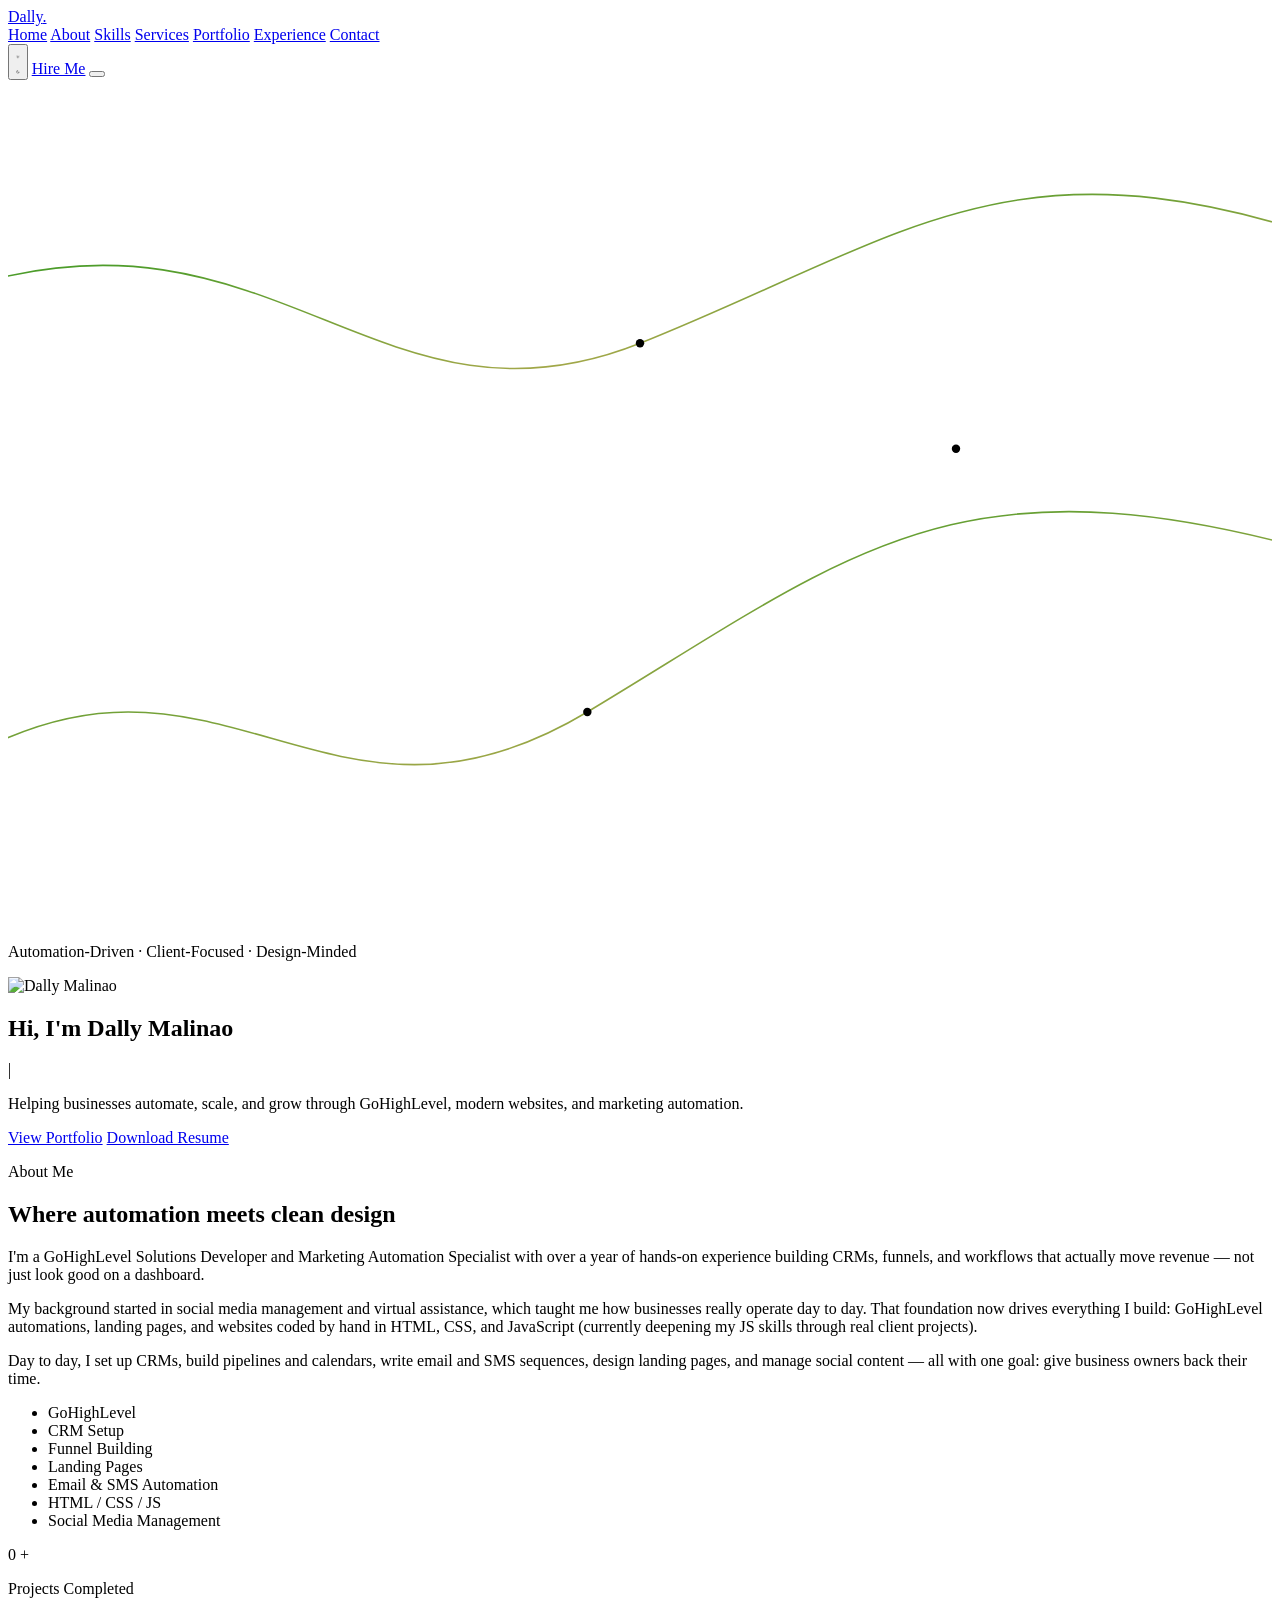
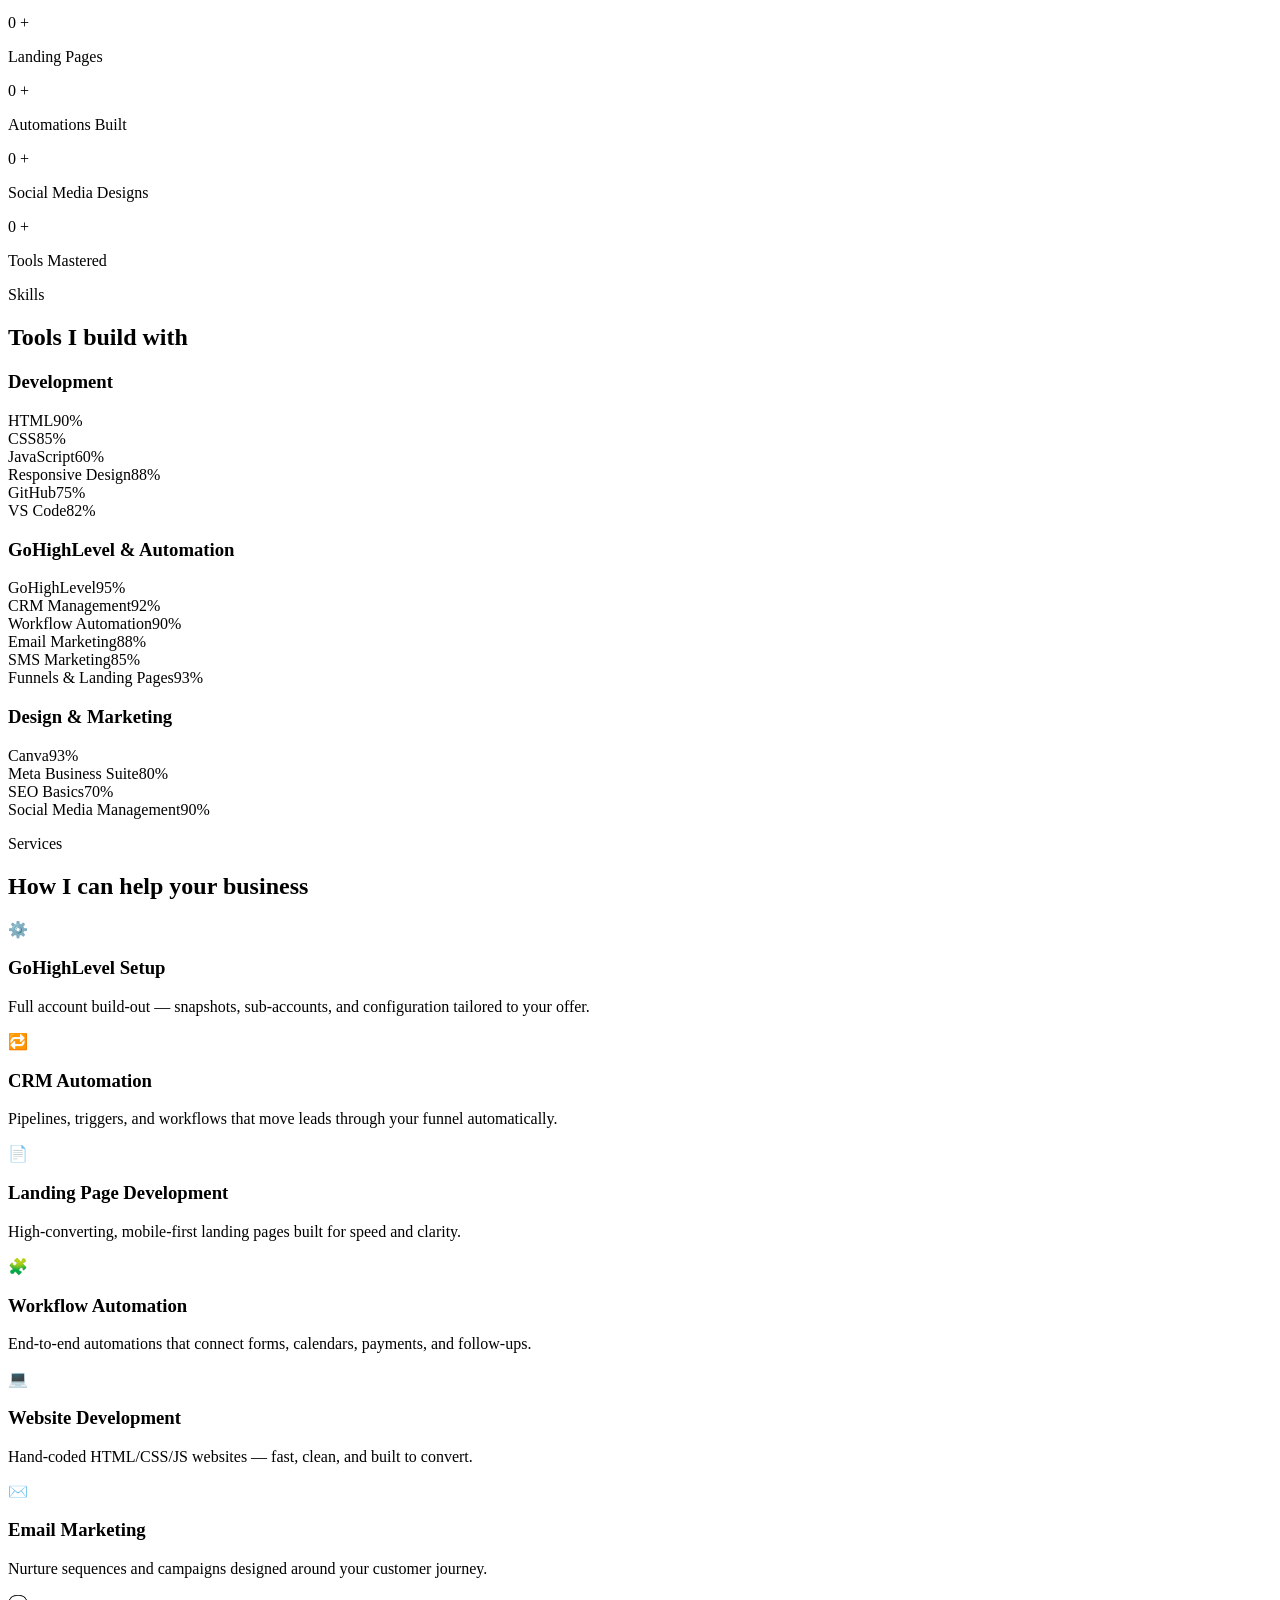
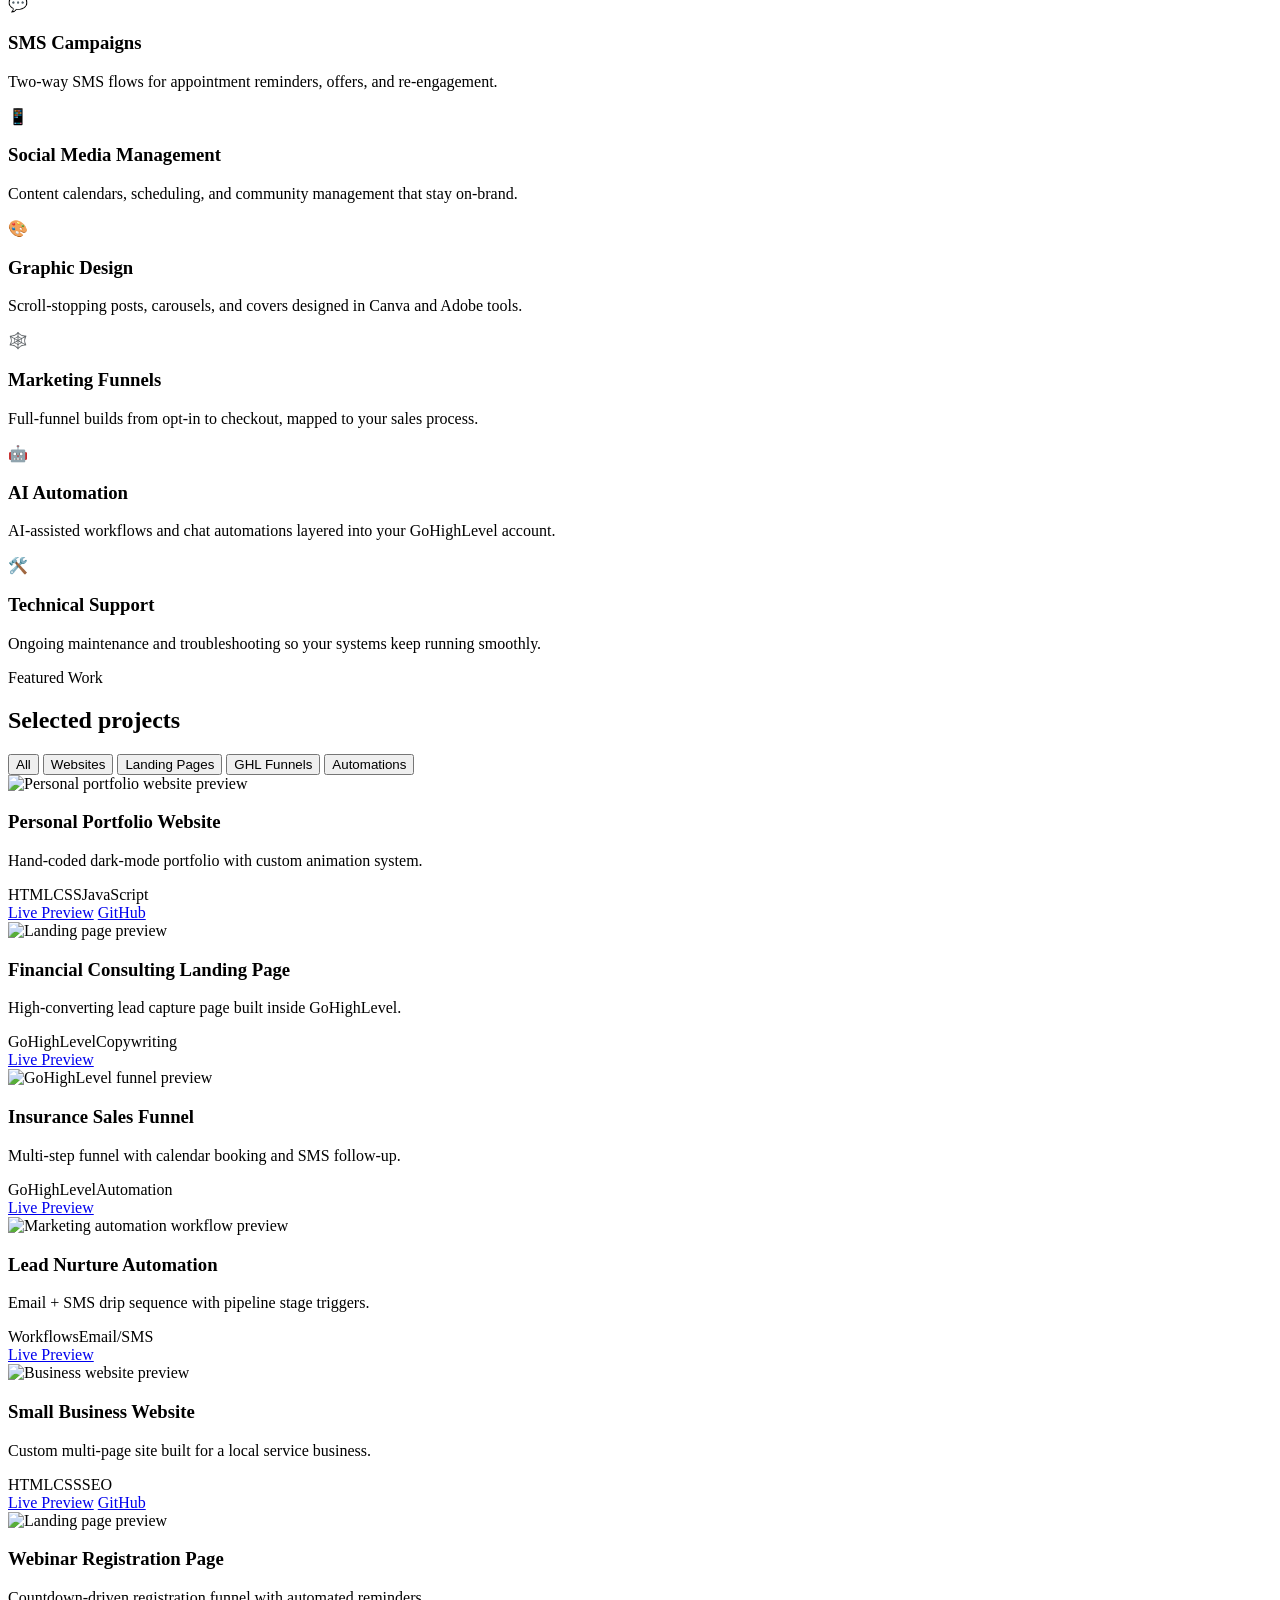
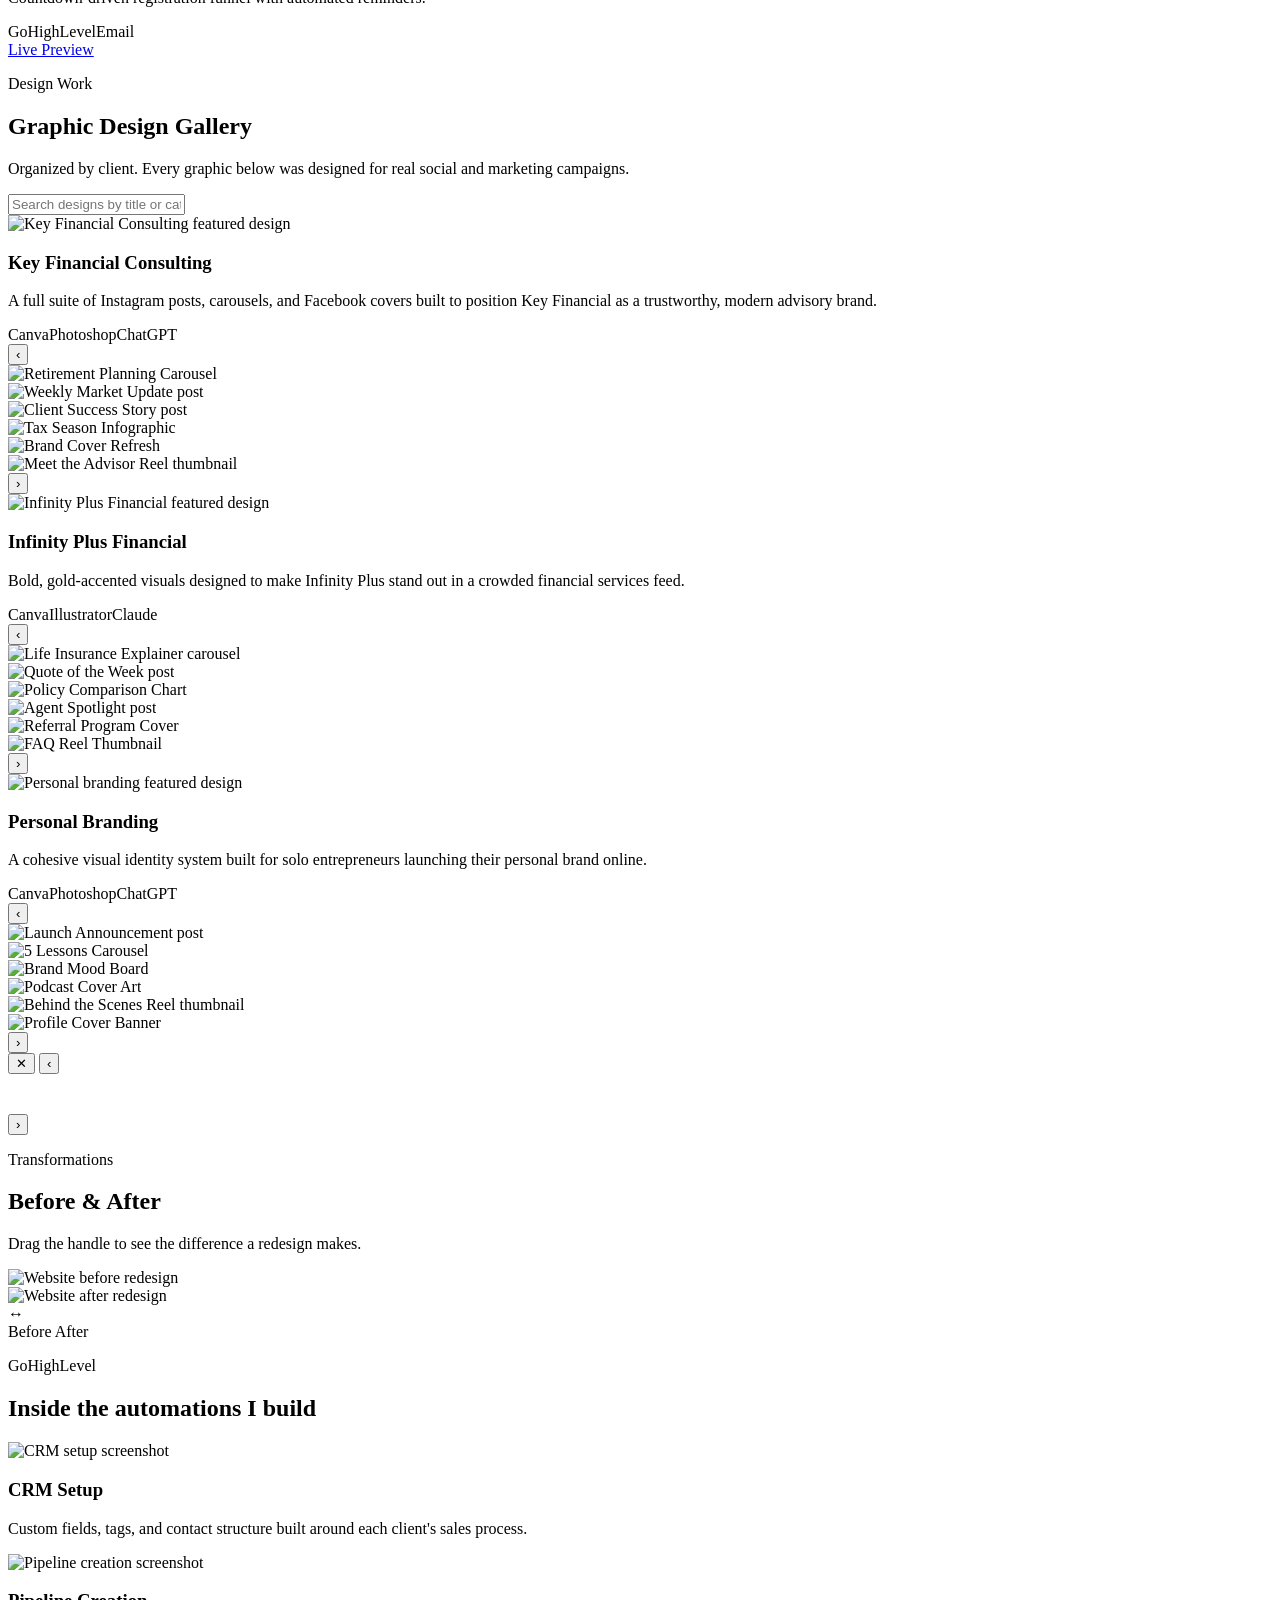
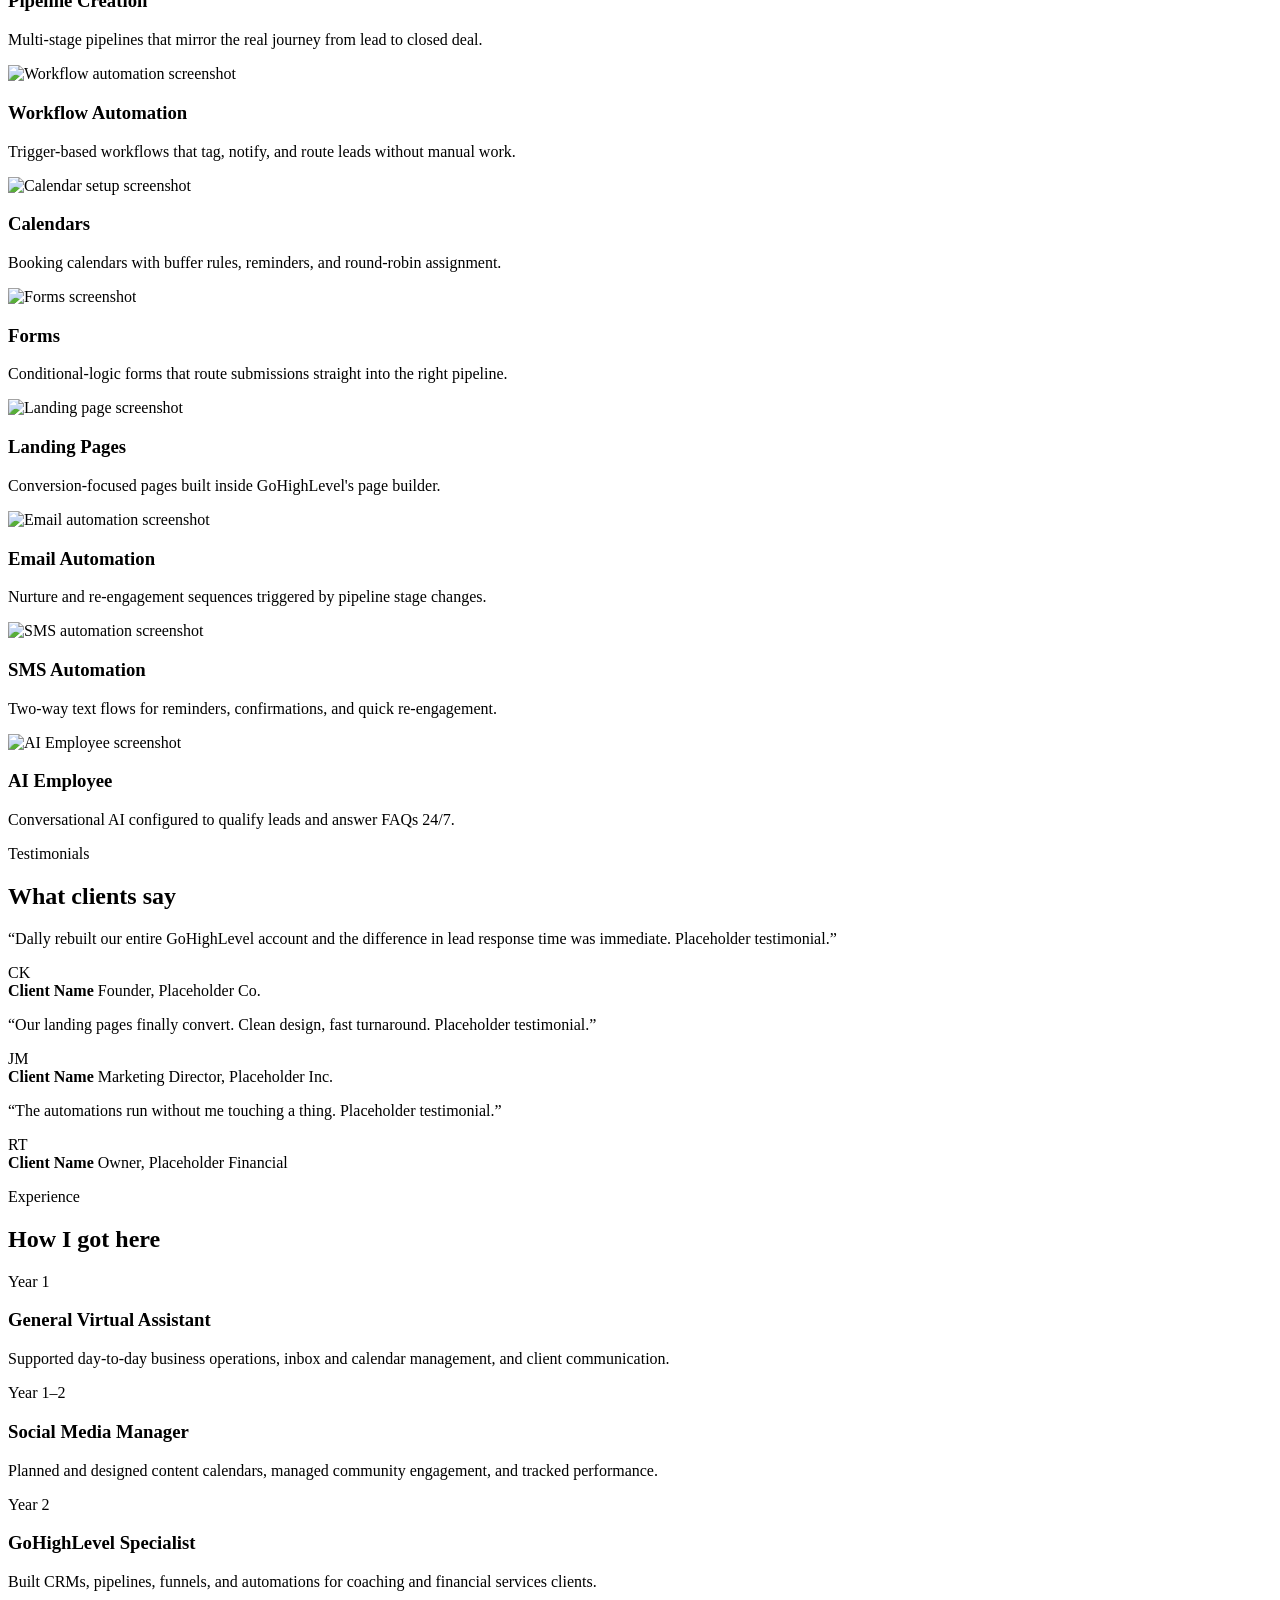
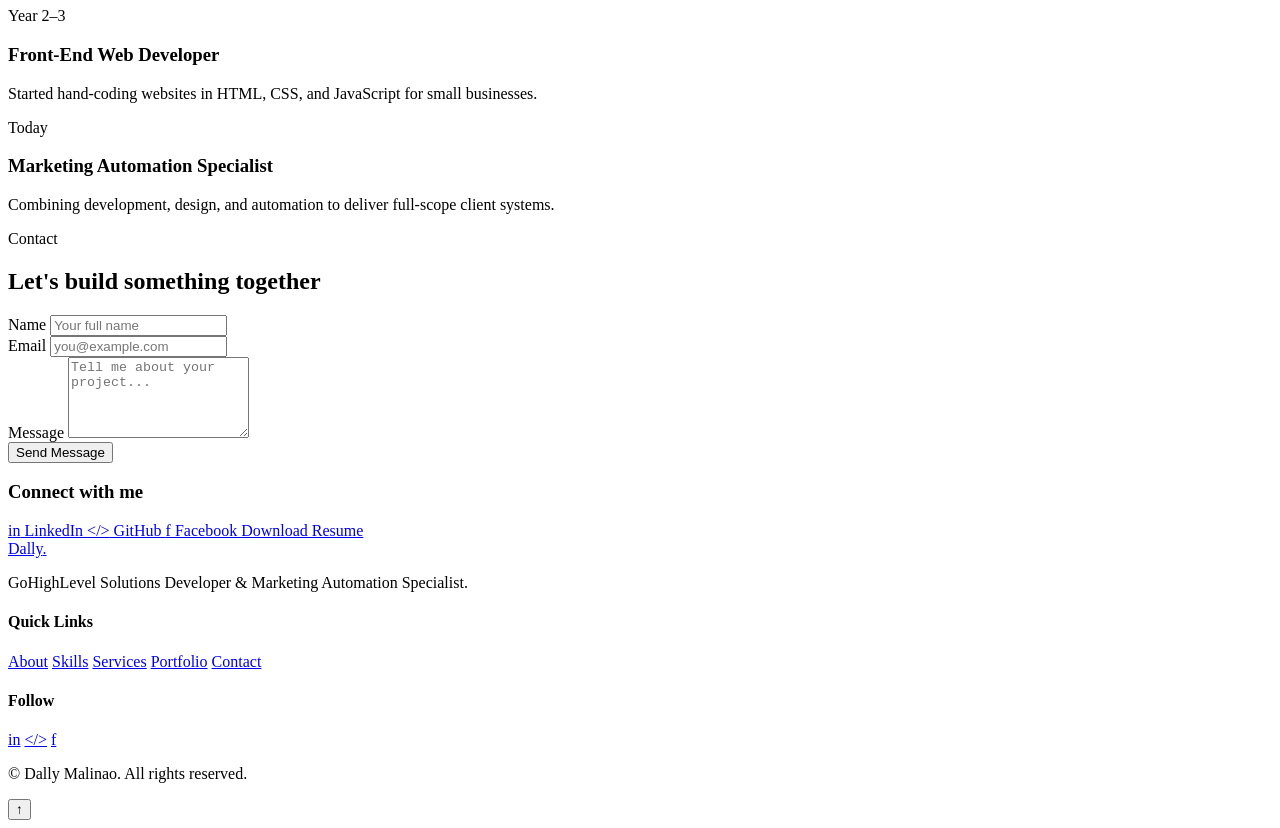
==== index.html @ b5095fb9 "Add files via upload" ====
<!DOCTYPE html>
<html lang="en">
<head>
<meta charset="UTF-8">
<meta name="viewport" content="width=device-width, initial-scale=1.0">
<title>Dally Malinao — GoHighLevel Solutions Developer &amp; Marketing Automation Specialist</title>
<meta name="description" content="Dally Malinao is a GoHighLevel Solutions Developer, Marketing Automation Specialist, and Front-End Web Developer helping businesses automate, scale, and grow.">
<meta name="theme-color" content="#121212">

<!-- Fonts -->
<link rel="preconnect" href="https://fonts.googleapis.com">
<link rel="preconnect" href="https://fonts.gstatic.com" crossorigin>
<link href="https://fonts.googleapis.com/css2?family=Poppins:wght@600;700;800&family=Inter:wght@400;500;600;700&display=swap" rel="stylesheet">

<link rel="stylesheet" href="style.css">
</head>
<body>

<!-- Scroll progress bar -->
<div class="scroll-progress" id="scrollProgress"></div>

<!-- ============ NAVBAR ============ -->
<header class="navbar" id="navbar">
  <div class="navbar__inner">
    <a href="#home" class="navbar__logo">Dally<span>.</span></a>

    <nav class="navbar__nav" id="navMenu">
      <a href="#home" class="nav-link active" data-section="home">Home</a>
      <a href="#about" class="nav-link" data-section="about">About</a>
      <a href="#skills" class="nav-link" data-section="skills">Skills</a>
      <a href="#services" class="nav-link" data-section="services">Services</a>
      <a href="#portfolio" class="nav-link" data-section="portfolio">Portfolio</a>
      <a href="#experience" class="nav-link" data-section="experience">Experience</a>
      <a href="#contact" class="nav-link" data-section="contact">Contact</a>
    </nav>

    <div class="navbar__actions">
      <button class="theme-toggle" id="themeToggle" aria-label="Toggle light and dark mode">
        <svg class="icon-sun" viewBox="0 0 24 24" fill="none" stroke="currentColor" stroke-width="2"><circle cx="12" cy="12" r="4"/><path d="M12 2v2M12 20v2M4.93 4.93l1.41 1.41M17.66 17.66l1.41 1.41M2 12h2M20 12h2M6.34 17.66l-1.41 1.41M19.07 4.93l-1.41 1.41"/></svg>
        <svg class="icon-moon" viewBox="0 0 24 24" fill="none" stroke="currentColor" stroke-width="2"><path d="M21 12.79A9 9 0 1 1 11.21 3 7 7 0 0 0 21 12.79z"/></svg>
      </button>
      <a href="#contact" class="btn btn--gold btn--sm">Hire Me</a>
      <button class="hamburger" id="hamburger" aria-label="Open menu">
        <span></span><span></span><span></span>
      </button>
    </div>
  </div>
</header>

<!-- ============ HERO ============ -->
<section class="hero" id="home">
  <div class="hero__bg" aria-hidden="true">
    <div class="blob blob--emerald"></div>
    <div class="blob blob--gold"></div>
    <svg class="hero__flow" viewBox="0 0 1200 800" aria-hidden="true">
      <defs>
        <linearGradient id="flowGrad" x1="0" y1="0" x2="1" y2="1">
          <stop offset="0%" stop-color="#1F961A"/>
          <stop offset="100%" stop-color="#D5AE5B"/>
        </linearGradient>
      </defs>
      <path class="flow-path" d="M -50 650 C 200 500, 300 750, 550 600 S 900 350, 1250 450" stroke="url(#flowGrad)" stroke-width="1.5" fill="none"/>
      <path class="flow-path flow-path--2" d="M -50 200 C 250 100, 350 350, 600 250 S 950 50, 1250 150" stroke="url(#flowGrad)" stroke-width="1.5" fill="none"/>
      <circle class="flow-node" cx="550" cy="600" r="4"/>
      <circle class="flow-node flow-node--d1" cx="900" cy="350" r="4"/>
      <circle class="flow-node flow-node--d2" cx="600" cy="250" r="4"/>
    </svg>
  </div>

  <div class="hero__content">
    <p class="eyebrow reveal-up">Automation-Driven · Client-Focused · Design-Minded</p>
    <div class="hero__photo reveal-up">
      <div class="hero__photo-ring"></div>
      <div class="hero__photo-frame">
        <img src="https://api.dicebear.com/7.x/initials/svg?seed=Dally%20Malinao&backgroundColor=1F961A,D5AE5B&backgroundType=gradientLinear&fontFamily=Poppins" alt="Dally Malinao" width="180" height="180" loading="eager">
      </div>
    </div>

    <h1 class="hero__title reveal-up">Hi, I'm <span class="text-gradient">Dally Malinao</span></h1>

    <p class="hero__typed-wrap reveal-up">
      <span id="typedText" class="hero__typed"></span><span class="cursor">|</span>
    </p>

    <p class="hero__tagline reveal-up">Helping businesses automate, scale, and grow through GoHighLevel, modern websites, and marketing automation.</p>

    <div class="hero__actions reveal-up">
      <a href="#portfolio" class="btn btn--emerald ripple">View Portfolio</a>
      <a href="assets/Dally-Malinao-Resume.pdf" class="btn btn--outline ripple" download>Download Resume</a>
    </div>
  </div>

  <a href="#about" class="scroll-indicator" aria-label="Scroll to About section">
    <span></span>
  </a>
</section>

<!-- ============ ABOUT ============ -->
<section class="about" id="about">
  <div class="container">
    <p class="section-eyebrow reveal-up">About Me</p>
    <h2 class="section-title reveal-up">Where automation meets clean design</h2>

    <div class="about__grid">
      <div class="about__text reveal-up">
        <p>I'm a GoHighLevel Solutions Developer and Marketing Automation Specialist with over a year of hands-on experience building CRMs, funnels, and workflows that actually move revenue &mdash; not just look good on a dashboard.</p>
        <p>My background started in social media management and virtual assistance, which taught me how businesses really operate day to day. That foundation now drives everything I build: GoHighLevel automations, landing pages, and websites coded by hand in HTML, CSS, and JavaScript (currently deepening my JS skills through real client projects).</p>
        <p>Day to day, I set up CRMs, build pipelines and calendars, write email and SMS sequences, design landing pages, and manage social content &mdash; all with one goal: give business owners back their time.</p>

        <ul class="about__chips">
          <li>GoHighLevel</li>
          <li>CRM Setup</li>
          <li>Funnel Building</li>
          <li>Landing Pages</li>
          <li>Email &amp; SMS Automation</li>
          <li>HTML / CSS / JS</li>
          <li>Social Media Management</li>
        </ul>
      </div>

      <div class="about__stats reveal-up">
        <div class="stat-card glass">
          <span class="stat-num" data-count="45">0</span>
          <span class="stat-suffix">+</span>
          <p class="stat-label">Projects Completed</p>
        </div>
        <div class="stat-card glass">
          <span class="stat-num" data-count="60">0</span>
          <span class="stat-suffix">+</span>
          <p class="stat-label">Landing Pages</p>
        </div>
        <div class="stat-card glass">
          <span class="stat-num" data-count="80">0</span>
          <span class="stat-suffix">+</span>
          <p class="stat-label">Automations Built</p>
        </div>
        <div class="stat-card glass">
          <span class="stat-num" data-count="150">0</span>
          <span class="stat-suffix">+</span>
          <p class="stat-label">Social Media Designs</p>
        </div>
        <div class="stat-card glass">
          <span class="stat-num" data-count="17">0</span>
          <span class="stat-suffix">+</span>
          <p class="stat-label">Tools Mastered</p>
        </div>
      </div>
    </div>
  </div>
</section>

<!-- ============ SKILLS ============ -->
<section class="skills" id="skills">
  <div class="container">
    <p class="section-eyebrow reveal-up">Skills</p>
    <h2 class="section-title reveal-up">Tools I build with</h2>

    <div class="skills__columns">
      <div class="skills__col reveal-up">
        <h3 class="skills__col-title">Development</h3>
        <div class="skill-bars">
          <div class="skill-bar" data-level="90"><div class="skill-bar__top"><span>HTML</span><span class="skill-bar__pct">90%</span></div><div class="skill-bar__track"><div class="skill-bar__fill"></div></div></div>
          <div class="skill-bar" data-level="85"><div class="skill-bar__top"><span>CSS</span><span class="skill-bar__pct">85%</span></div><div class="skill-bar__track"><div class="skill-bar__fill"></div></div></div>
          <div class="skill-bar" data-level="60"><div class="skill-bar__top"><span>JavaScript</span><span class="skill-bar__pct">60%</span></div><div class="skill-bar__track"><div class="skill-bar__fill"></div></div></div>
          <div class="skill-bar" data-level="88"><div class="skill-bar__top"><span>Responsive Design</span><span class="skill-bar__pct">88%</span></div><div class="skill-bar__track"><div class="skill-bar__fill"></div></div></div>
          <div class="skill-bar" data-level="75"><div class="skill-bar__top"><span>GitHub</span><span class="skill-bar__pct">75%</span></div><div class="skill-bar__track"><div class="skill-bar__fill"></div></div></div>
          <div class="skill-bar" data-level="82"><div class="skill-bar__top"><span>VS Code</span><span class="skill-bar__pct">82%</span></div><div class="skill-bar__track"><div class="skill-bar__fill"></div></div></div>
        </div>
      </div>

      <div class="skills__col reveal-up">
        <h3 class="skills__col-title">GoHighLevel &amp; Automation</h3>
        <div class="skill-bars">
          <div class="skill-bar" data-level="95"><div class="skill-bar__top"><span>GoHighLevel</span><span class="skill-bar__pct">95%</span></div><div class="skill-bar__track"><div class="skill-bar__fill"></div></div></div>
          <div class="skill-bar" data-level="92"><div class="skill-bar__top"><span>CRM Management</span><span class="skill-bar__pct">92%</span></div><div class="skill-bar__track"><div class="skill-bar__fill"></div></div></div>
          <div class="skill-bar" data-level="90"><div class="skill-bar__top"><span>Workflow Automation</span><span class="skill-bar__pct">90%</span></div><div class="skill-bar__track"><div class="skill-bar__fill"></div></div></div>
          <div class="skill-bar" data-level="88"><div class="skill-bar__top"><span>Email Marketing</span><span class="skill-bar__pct">88%</span></div><div class="skill-bar__track"><div class="skill-bar__fill"></div></div></div>
          <div class="skill-bar" data-level="85"><div class="skill-bar__top"><span>SMS Marketing</span><span class="skill-bar__pct">85%</span></div><div class="skill-bar__track"><div class="skill-bar__fill"></div></div></div>
          <div class="skill-bar" data-level="93"><div class="skill-bar__top"><span>Funnels &amp; Landing Pages</span><span class="skill-bar__pct">93%</span></div><div class="skill-bar__track"><div class="skill-bar__fill"></div></div></div>
        </div>
      </div>

      <div class="skills__col reveal-up">
        <h3 class="skills__col-title">Design &amp; Marketing</h3>
        <div class="skill-bars">
          <div class="skill-bar" data-level="93"><div class="skill-bar__top"><span>Canva</span><span class="skill-bar__pct">93%</span></div><div class="skill-bar__track"><div class="skill-bar__fill"></div></div></div>
          <div class="skill-bar" data-level="80"><div class="skill-bar__top"><span>Meta Business Suite</span><span class="skill-bar__pct">80%</span></div><div class="skill-bar__track"><div class="skill-bar__fill"></div></div></div>
          <div class="skill-bar" data-level="70"><div class="skill-bar__top"><span>SEO Basics</span><span class="skill-bar__pct">70%</span></div><div class="skill-bar__track"><div class="skill-bar__fill"></div></div></div>
          <div class="skill-bar" data-level="90"><div class="skill-bar__top"><span>Social Media Management</span><span class="skill-bar__pct">90%</span></div><div class="skill-bar__track"><div class="skill-bar__fill"></div></div></div>
        </div>
      </div>
    </div>
  </div>
</section>

<!-- ============ SERVICES ============ -->
<section class="services" id="services">
  <div class="container">
    <p class="section-eyebrow reveal-up">Services</p>
    <h2 class="section-title reveal-up">How I can help your business</h2>

    <div class="services__grid">
      <div class="service-card glass reveal-up">
        <div class="service-card__icon">⚙️</div>
        <h3>GoHighLevel Setup</h3>
        <p>Full account build-out &mdash; snapshots, sub-accounts, and configuration tailored to your offer.</p>
      </div>
      <div class="service-card glass reveal-up">
        <div class="service-card__icon">🔁</div>
        <h3>CRM Automation</h3>
        <p>Pipelines, triggers, and workflows that move leads through your funnel automatically.</p>
      </div>
      <div class="service-card glass reveal-up">
        <div class="service-card__icon">📄</div>
        <h3>Landing Page Development</h3>
        <p>High-converting, mobile-first landing pages built for speed and clarity.</p>
      </div>
      <div class="service-card glass reveal-up">
        <div class="service-card__icon">🧩</div>
        <h3>Workflow Automation</h3>
        <p>End-to-end automations that connect forms, calendars, payments, and follow-ups.</p>
      </div>
      <div class="service-card glass reveal-up">
        <div class="service-card__icon">💻</div>
        <h3>Website Development</h3>
        <p>Hand-coded HTML/CSS/JS websites &mdash; fast, clean, and built to convert.</p>
      </div>
      <div class="service-card glass reveal-up">
        <div class="service-card__icon">✉️</div>
        <h3>Email Marketing</h3>
        <p>Nurture sequences and campaigns designed around your customer journey.</p>
      </div>
      <div class="service-card glass reveal-up">
        <div class="service-card__icon">💬</div>
        <h3>SMS Campaigns</h3>
        <p>Two-way SMS flows for appointment reminders, offers, and re-engagement.</p>
      </div>
      <div class="service-card glass reveal-up">
        <div class="service-card__icon">📱</div>
        <h3>Social Media Management</h3>
        <p>Content calendars, scheduling, and community management that stay on-brand.</p>
      </div>
      <div class="service-card glass reveal-up">
        <div class="service-card__icon">🎨</div>
        <h3>Graphic Design</h3>
        <p>Scroll-stopping posts, carousels, and covers designed in Canva and Adobe tools.</p>
      </div>
      <div class="service-card glass reveal-up">
        <div class="service-card__icon">🕸️</div>
        <h3>Marketing Funnels</h3>
        <p>Full-funnel builds from opt-in to checkout, mapped to your sales process.</p>
      </div>
      <div class="service-card glass reveal-up">
        <div class="service-card__icon">🤖</div>
        <h3>AI Automation</h3>
        <p>AI-assisted workflows and chat automations layered into your GoHighLevel account.</p>
      </div>
      <div class="service-card glass reveal-up">
        <div class="service-card__icon">🛠️</div>
        <h3>Technical Support</h3>
        <p>Ongoing maintenance and troubleshooting so your systems keep running smoothly.</p>
      </div>
    </div>
  </div>
</section>

<!-- ============ FEATURED PORTFOLIO ============ -->
<section class="portfolio" id="portfolio">
  <div class="container">
    <p class="section-eyebrow reveal-up">Featured Work</p>
    <h2 class="section-title reveal-up">Selected projects</h2>

    <div class="portfolio__filters reveal-up">
      <button class="filter-btn active" data-filter="all">All</button>
      <button class="filter-btn" data-filter="websites">Websites</button>
      <button class="filter-btn" data-filter="landing">Landing Pages</button>
      <button class="filter-btn" data-filter="ghl">GHL Funnels</button>
      <button class="filter-btn" data-filter="automation">Automations</button>
    </div>

    <div class="portfolio__grid" id="portfolioGrid">
      <article class="project-card glass reveal-up" data-category="websites">
        <div class="project-card__img">
          <img src="https://picsum.photos/seed/dallyportfolio/600/420" alt="Personal portfolio website preview" loading="lazy">
        </div>
        <div class="project-card__body">
          <h3>Personal Portfolio Website</h3>
          <p>Hand-coded dark-mode portfolio with custom animation system.</p>
          <div class="tag-list"><span>HTML</span><span>CSS</span><span>JavaScript</span></div>
          <div class="project-card__links">
            <a href="#" class="btn btn--sm btn--emerald">Live Preview</a>
            <a href="#" class="btn btn--sm btn--outline">GitHub</a>
          </div>
        </div>
      </article>

      <article class="project-card glass reveal-up" data-category="landing">
        <div class="project-card__img">
          <img src="https://picsum.photos/seed/landingpage1/600/420" alt="Landing page preview" loading="lazy">
        </div>
        <div class="project-card__body">
          <h3>Financial Consulting Landing Page</h3>
          <p>High-converting lead capture page built inside GoHighLevel.</p>
          <div class="tag-list"><span>GoHighLevel</span><span>Copywriting</span></div>
          <div class="project-card__links">
            <a href="#" class="btn btn--sm btn--emerald">Live Preview</a>
          </div>
        </div>
      </article>

      <article class="project-card glass reveal-up" data-category="ghl">
        <div class="project-card__img">
          <img src="https://picsum.photos/seed/ghlfunnel1/600/420" alt="GoHighLevel funnel preview" loading="lazy">
        </div>
        <div class="project-card__body">
          <h3>Insurance Sales Funnel</h3>
          <p>Multi-step funnel with calendar booking and SMS follow-up.</p>
          <div class="tag-list"><span>GoHighLevel</span><span>Automation</span></div>
          <div class="project-card__links">
            <a href="#" class="btn btn--sm btn--emerald">Live Preview</a>
          </div>
        </div>
      </article>

      <article class="project-card glass reveal-up" data-category="automation">
        <div class="project-card__img">
          <img src="https://picsum.photos/seed/automationflow1/600/420" alt="Marketing automation workflow preview" loading="lazy">
        </div>
        <div class="project-card__body">
          <h3>Lead Nurture Automation</h3>
          <p>Email + SMS drip sequence with pipeline stage triggers.</p>
          <div class="tag-list"><span>Workflows</span><span>Email/SMS</span></div>
          <div class="project-card__links">
            <a href="#" class="btn btn--sm btn--emerald">Live Preview</a>
          </div>
        </div>
      </article>

      <article class="project-card glass reveal-up" data-category="websites">
        <div class="project-card__img">
          <img src="https://picsum.photos/seed/businesswebsite1/600/420" alt="Business website preview" loading="lazy">
        </div>
        <div class="project-card__body">
          <h3>Small Business Website</h3>
          <p>Custom multi-page site built for a local service business.</p>
          <div class="tag-list"><span>HTML</span><span>CSS</span><span>SEO</span></div>
          <div class="project-card__links">
            <a href="#" class="btn btn--sm btn--emerald">Live Preview</a>
            <a href="#" class="btn btn--sm btn--outline">GitHub</a>
          </div>
        </div>
      </article>

      <article class="project-card glass reveal-up" data-category="landing">
        <div class="project-card__img">
          <img src="https://picsum.photos/seed/landingpage2/600/420" alt="Landing page preview" loading="lazy">
        </div>
        <div class="project-card__body">
          <h3>Webinar Registration Page</h3>
          <p>Countdown-driven registration funnel with automated reminders.</p>
          <div class="tag-list"><span>GoHighLevel</span><span>Email</span></div>
          <div class="project-card__links">
            <a href="#" class="btn btn--sm btn--emerald">Live Preview</a>
          </div>
        </div>
      </article>
    </div>
  </div>
</section>

<!-- ============ GRAPHIC DESIGN GALLERY ============ -->
<section class="gallery" id="gallery">
  <div class="container">
    <p class="section-eyebrow reveal-up">Design Work</p>
    <h2 class="section-title reveal-up">Graphic Design Gallery</h2>
    <p class="section-sub reveal-up">Organized by client. Every graphic below was designed for real social and marketing campaigns.</p>

    <div class="gallery__search reveal-up">
      <input type="text" id="gallerySearch" placeholder="Search designs by title or category...">
    </div>

    <!-- Client: Key Financial Consulting -->
    <div class="client-block reveal-up" data-client="Key Financial Consulting">
      <div class="client-block__header">
        <div class="client-block__feature">
          <img src="https://picsum.photos/seed/keyfinancial-hero/900/500" alt="Key Financial Consulting featured design" loading="lazy">
        </div>
        <div class="client-block__info">
          <h3>Key Financial Consulting</h3>
          <p>A full suite of Instagram posts, carousels, and Facebook covers built to position Key Financial as a trustworthy, modern advisory brand.</p>
          <span class="tag-list"><span>Canva</span><span>Photoshop</span><span>ChatGPT</span></span>
        </div>
      </div>
      <div class="client-slider" data-client-track>
        <button class="slider-arrow slider-arrow--left" aria-label="Scroll left">‹</button>
        <div class="slider-track">
          <!-- 6 gallery items -->
          <div class="gallery-item" data-title="Retirement Planning Carousel" data-category="Instagram Carousel" data-desc="A 5-slide educational carousel breaking down retirement planning basics for new clients." data-tools="Canva, ChatGPT">
            <img src="https://picsum.photos/seed/kf1/500/500" alt="Retirement Planning Carousel" loading="lazy">
          </div>
          <div class="gallery-item" data-title="Weekly Market Update" data-category="Instagram Post" data-desc="Branded weekly market recap graphic built for consistent posting cadence." data-tools="Canva">
            <img src="https://picsum.photos/seed/kf2/500/500" alt="Weekly Market Update post" loading="lazy">
          </div>
          <div class="gallery-item" data-title="Client Success Story" data-category="Facebook Post" data-desc="Testimonial-style post highlighting a client win, formatted for Facebook feed." data-tools="Canva, Photoshop">
            <img src="https://picsum.photos/seed/kf3/500/500" alt="Client Success Story post" loading="lazy">
          </div>
          <div class="gallery-item" data-title="Tax Season Infographic" data-category="Infographic" data-desc="Step-by-step infographic simplifying tax season prep for followers." data-tools="Canva, Illustrator">
            <img src="https://picsum.photos/seed/kf4/500/500" alt="Tax Season Infographic" loading="lazy">
          </div>
          <div class="gallery-item" data-title="Brand Cover Refresh" data-category="Facebook Cover" data-desc="Updated Facebook cover aligning with a refreshed brand color palette." data-tools="Canva">
            <img src="https://picsum.photos/seed/kf5/500/500" alt="Brand Cover Refresh" loading="lazy">
          </div>
          <div class="gallery-item" data-title="Meet the Advisor Reel" data-category="Reel Thumbnail" data-desc="Eye-catching thumbnail for a short-form video introducing the lead advisor." data-tools="Canva, Photoshop">
            <img src="https://picsum.photos/seed/kf6/500/500" alt="Meet the Advisor Reel thumbnail" loading="lazy">
          </div>
        </div>
        <button class="slider-arrow slider-arrow--right" aria-label="Scroll right">›</button>
      </div>
    </div>

    <!-- Client: Infinity Plus Financial -->
    <div class="client-block reveal-up" data-client="Infinity Plus Financial">
      <div class="client-block__header">
        <div class="client-block__feature">
          <img src="https://picsum.photos/seed/infinityplus-hero/900/500" alt="Infinity Plus Financial featured design" loading="lazy">
        </div>
        <div class="client-block__info">
          <h3>Infinity Plus Financial</h3>
          <p>Bold, gold-accented visuals designed to make Infinity Plus stand out in a crowded financial services feed.</p>
          <span class="tag-list"><span>Canva</span><span>Illustrator</span><span>Claude</span></span>
        </div>
      </div>
      <div class="client-slider" data-client-track>
        <button class="slider-arrow slider-arrow--left" aria-label="Scroll left">‹</button>
        <div class="slider-track">
          <div class="gallery-item" data-title="Life Insurance Explainer" data-category="Instagram Carousel" data-desc="A 4-slide carousel explaining life insurance basics in plain language." data-tools="Canva, Claude">
            <img src="https://picsum.photos/seed/ip1/500/500" alt="Life Insurance Explainer carousel" loading="lazy">
          </div>
          <div class="gallery-item" data-title="Quote of the Week" data-category="Facebook Post" data-desc="Recurring motivational finance quote series for community engagement." data-tools="Canva">
            <img src="https://picsum.photos/seed/ip2/500/500" alt="Quote of the Week post" loading="lazy">
          </div>
          <div class="gallery-item" data-title="Policy Comparison Chart" data-category="Infographic" data-desc="Side-by-side comparison graphic simplifying policy options for prospects." data-tools="Illustrator">
            <img src="https://picsum.photos/seed/ip3/500/500" alt="Policy Comparison Chart" loading="lazy">
          </div>
          <div class="gallery-item" data-title="Agent Spotlight" data-category="Instagram Post" data-desc="Team spotlight post used to humanize the brand's social presence." data-tools="Canva">
            <img src="https://picsum.photos/seed/ip4/500/500" alt="Agent Spotlight post" loading="lazy">
          </div>
          <div class="gallery-item" data-title="Referral Program Cover" data-category="Facebook Cover" data-desc="Cover graphic promoting the client referral program." data-tools="Canva">
            <img src="https://picsum.photos/seed/ip5/500/500" alt="Referral Program Cover" loading="lazy">
          </div>
          <div class="gallery-item" data-title="FAQ Reel Thumbnail" data-category="Reel Thumbnail" data-desc="Thumbnail for a rapid-fire FAQ short-form video series." data-tools="Canva, Photoshop">
            <img src="https://picsum.photos/seed/ip6/500/500" alt="FAQ Reel Thumbnail" loading="lazy">
          </div>
        </div>
        <button class="slider-arrow slider-arrow--right" aria-label="Scroll right">›</button>
      </div>
    </div>

    <!-- Client: Personal Branding -->
    <div class="client-block reveal-up" data-client="Personal Branding">
      <div class="client-block__header">
        <div class="client-block__feature">
          <img src="https://picsum.photos/seed/personalbrand-hero/900/500" alt="Personal branding featured design" loading="lazy">
        </div>
        <div class="client-block__info">
          <h3>Personal Branding</h3>
          <p>A cohesive visual identity system built for solo entrepreneurs launching their personal brand online.</p>
          <span class="tag-list"><span>Canva</span><span>Photoshop</span><span>ChatGPT</span></span>
        </div>
      </div>
      <div class="client-slider" data-client-track>
        <button class="slider-arrow slider-arrow--left" aria-label="Scroll left">‹</button>
        <div class="slider-track">
          <div class="gallery-item" data-title="Launch Announcement" data-category="Instagram Post" data-desc="Announcement graphic for a personal brand launch campaign." data-tools="Canva">
            <img src="https://picsum.photos/seed/pb1/500/500" alt="Launch Announcement post" loading="lazy">
          </div>
          <div class="gallery-item" data-title="5 Lessons Carousel" data-category="Instagram Carousel" data-desc="Carousel sharing five lessons learned, written to drive saves and shares." data-tools="Canva, ChatGPT">
            <img src="https://picsum.photos/seed/pb2/500/500" alt="5 Lessons Carousel" loading="lazy">
          </div>
          <div class="gallery-item" data-title="Brand Mood Board" data-category="Infographic" data-desc="Visual mood board used to align brand colors, fonts, and imagery." data-tools="Photoshop">
            <img src="https://picsum.photos/seed/pb3/500/500" alt="Brand Mood Board" loading="lazy">
          </div>
          <div class="gallery-item" data-title="Podcast Cover Art" data-category="Facebook Post" data-desc="Cover art promoting a guest podcast appearance." data-tools="Canva">
            <img src="https://picsum.photos/seed/pb4/500/500" alt="Podcast Cover Art" loading="lazy">
          </div>
          <div class="gallery-item" data-title="Behind the Scenes Reel" data-category="Reel Thumbnail" data-desc="Thumbnail for a behind-the-scenes day-in-the-life reel." data-tools="Canva, Photoshop">
            <img src="https://picsum.photos/seed/pb5/500/500" alt="Behind the Scenes Reel thumbnail" loading="lazy">
          </div>
          <div class="gallery-item" data-title="Profile Cover Banner" data-category="Facebook Cover" data-desc="Personal brand banner used across Facebook and LinkedIn profiles." data-tools="Canva">
            <img src="https://picsum.photos/seed/pb6/500/500" alt="Profile Cover Banner" loading="lazy">
          </div>
        </div>
        <button class="slider-arrow slider-arrow--right" aria-label="Scroll right">›</button>
      </div>
    </div>
  </div>
</section>

<!-- Lightbox -->
<div class="lightbox" id="lightbox">
  <button class="lightbox__close" id="lightboxClose" aria-label="Close">✕</button>
  <button class="lightbox__nav lightbox__nav--prev" id="lightboxPrev" aria-label="Previous image">‹</button>
  <div class="lightbox__content">
    <img src="" alt="" id="lightboxImg">
    <div class="lightbox__meta">
      <h4 id="lightboxTitle"></h4>
      <p id="lightboxCategory"></p>
      <p id="lightboxDesc"></p>
      <p class="lightbox__tools" id="lightboxTools"></p>
      <span class="lightbox__counter" id="lightboxCounter"></span>
    </div>
  </div>
  <button class="lightbox__nav lightbox__nav--next" id="lightboxNext" aria-label="Next image">›</button>
</div>

<!-- ============ BEFORE & AFTER ============ -->
<section class="before-after" id="before-after">
  <div class="container">
    <p class="section-eyebrow reveal-up">Transformations</p>
    <h2 class="section-title reveal-up">Before &amp; After</h2>
    <p class="section-sub reveal-up">Drag the handle to see the difference a redesign makes.</p>

    <div class="ba-slider reveal-up" id="baSlider">
      <img src="https://picsum.photos/seed/beforewebsite/1000/600" alt="Website before redesign" class="ba-slider__before">
      <div class="ba-slider__after-wrap" id="baAfterWrap">
        <img src="https://picsum.photos/seed/afterwebsite/1000/600" alt="Website after redesign" class="ba-slider__after">
      </div>
      <div class="ba-slider__handle" id="baHandle">
        <div class="ba-slider__handle-btn">↔</div>
      </div>
      <span class="ba-slider__label ba-slider__label--before">Before</span>
      <span class="ba-slider__label ba-slider__label--after">After</span>
    </div>
  </div>
</section>

<!-- ============ GOHIGHLEVEL PROJECTS ============ -->
<section class="ghl-projects" id="ghl-projects">
  <div class="container">
    <p class="section-eyebrow reveal-up">GoHighLevel</p>
    <h2 class="section-title reveal-up">Inside the automations I build</h2>

    <div class="ghl-grid">
      <div class="ghl-card glass reveal-up">
        <img src="https://picsum.photos/seed/ghlcrm/500/320" alt="CRM setup screenshot" loading="lazy">
        <h3>CRM Setup</h3>
        <p>Custom fields, tags, and contact structure built around each client's sales process.</p>
      </div>
      <div class="ghl-card glass reveal-up">
        <img src="https://picsum.photos/seed/ghlpipeline/500/320" alt="Pipeline creation screenshot" loading="lazy">
        <h3>Pipeline Creation</h3>
        <p>Multi-stage pipelines that mirror the real journey from lead to closed deal.</p>
      </div>
      <div class="ghl-card glass reveal-up">
        <img src="https://picsum.photos/seed/ghlworkflow/500/320" alt="Workflow automation screenshot" loading="lazy">
        <h3>Workflow Automation</h3>
        <p>Trigger-based workflows that tag, notify, and route leads without manual work.</p>
      </div>
      <div class="ghl-card glass reveal-up">
        <img src="https://picsum.photos/seed/ghlcalendar/500/320" alt="Calendar setup screenshot" loading="lazy">
        <h3>Calendars</h3>
        <p>Booking calendars with buffer rules, reminders, and round-robin assignment.</p>
      </div>
      <div class="ghl-card glass reveal-up">
        <img src="https://picsum.photos/seed/ghlforms/500/320" alt="Forms screenshot" loading="lazy">
        <h3>Forms</h3>
        <p>Conditional-logic forms that route submissions straight into the right pipeline.</p>
      </div>
      <div class="ghl-card glass reveal-up">
        <img src="https://picsum.photos/seed/ghllanding/500/320" alt="Landing page screenshot" loading="lazy">
        <h3>Landing Pages</h3>
        <p>Conversion-focused pages built inside GoHighLevel's page builder.</p>
      </div>
      <div class="ghl-card glass reveal-up">
        <img src="https://picsum.photos/seed/ghlemail/500/320" alt="Email automation screenshot" loading="lazy">
        <h3>Email Automation</h3>
        <p>Nurture and re-engagement sequences triggered by pipeline stage changes.</p>
      </div>
      <div class="ghl-card glass reveal-up">
        <img src="https://picsum.photos/seed/ghlsms/500/320" alt="SMS automation screenshot" loading="lazy">
        <h3>SMS Automation</h3>
        <p>Two-way text flows for reminders, confirmations, and quick re-engagement.</p>
      </div>
      <div class="ghl-card glass reveal-up">
        <img src="https://picsum.photos/seed/ghlai/500/320" alt="AI Employee screenshot" loading="lazy">
        <h3>AI Employee</h3>
        <p>Conversational AI configured to qualify leads and answer FAQs 24/7.</p>
      </div>
    </div>
  </div>
</section>

<!-- ============ TESTIMONIALS ============ -->
<section class="testimonials" id="testimonials">
  <div class="container">
    <p class="section-eyebrow reveal-up">Testimonials</p>
    <h2 class="section-title reveal-up">What clients say</h2>

    <div class="testimonials__grid">
      <div class="testimonial-card glass reveal-up">
        <p>&ldquo;Dally rebuilt our entire GoHighLevel account and the difference in lead response time was immediate. Placeholder testimonial.&rdquo;</p>
        <div class="testimonial-card__author">
          <div class="avatar">CK</div>
          <div>
            <strong>Client Name</strong>
            <span>Founder, Placeholder Co.</span>
          </div>
        </div>
      </div>
      <div class="testimonial-card glass reveal-up">
        <p>&ldquo;Our landing pages finally convert. Clean design, fast turnaround. Placeholder testimonial.&rdquo;</p>
        <div class="testimonial-card__author">
          <div class="avatar">JM</div>
          <div>
            <strong>Client Name</strong>
            <span>Marketing Director, Placeholder Inc.</span>
          </div>
        </div>
      </div>
      <div class="testimonial-card glass reveal-up">
        <p>&ldquo;The automations run without me touching a thing. Placeholder testimonial.&rdquo;</p>
        <div class="testimonial-card__author">
          <div class="avatar">RT</div>
          <div>
            <strong>Client Name</strong>
            <span>Owner, Placeholder Financial</span>
          </div>
        </div>
      </div>
    </div>
  </div>
</section>

<!-- ============ EXPERIENCE TIMELINE ============ -->
<section class="experience" id="experience">
  <div class="container">
    <p class="section-eyebrow reveal-up">Experience</p>
    <h2 class="section-title reveal-up">How I got here</h2>

    <div class="timeline">
      <div class="timeline__item reveal-up">
        <div class="timeline__dot"></div>
        <div class="timeline__content glass">
          <span class="timeline__date">Year 1</span>
          <h3>General Virtual Assistant</h3>
          <p>Supported day-to-day business operations, inbox and calendar management, and client communication.</p>
        </div>
      </div>
      <div class="timeline__item reveal-up">
        <div class="timeline__dot"></div>
        <div class="timeline__content glass">
          <span class="timeline__date">Year 1&ndash;2</span>
          <h3>Social Media Manager</h3>
          <p>Planned and designed content calendars, managed community engagement, and tracked performance.</p>
        </div>
      </div>
      <div class="timeline__item reveal-up">
        <div class="timeline__dot"></div>
        <div class="timeline__content glass">
          <span class="timeline__date">Year 2</span>
          <h3>GoHighLevel Specialist</h3>
          <p>Built CRMs, pipelines, funnels, and automations for coaching and financial services clients.</p>
        </div>
      </div>
      <div class="timeline__item reveal-up">
        <div class="timeline__dot"></div>
        <div class="timeline__content glass">
          <span class="timeline__date">Year 2&ndash;3</span>
          <h3>Front-End Web Developer</h3>
          <p>Started hand-coding websites in HTML, CSS, and JavaScript for small businesses.</p>
        </div>
      </div>
      <div class="timeline__item reveal-up">
        <div class="timeline__dot"></div>
        <div class="timeline__content glass">
          <span class="timeline__date">Today</span>
          <h3>Marketing Automation Specialist</h3>
          <p>Combining development, design, and automation to deliver full-scope client systems.</p>
        </div>
      </div>
    </div>
  </div>
</section>

<!-- ============ CONTACT ============ -->
<section class="contact" id="contact">
  <div class="container">
    <p class="section-eyebrow reveal-up">Contact</p>
    <h2 class="section-title reveal-up">Let's build something together</h2>

    <div class="contact__grid">
      <form class="contact-form glass reveal-up" id="contactForm">
        <div class="form-row">
          <label for="name">Name</label>
          <input type="text" id="name" name="name" placeholder="Your full name" required>
        </div>
        <div class="form-row">
          <label for="email">Email</label>
          <input type="email" id="email" name="email" placeholder="you@example.com" required>
        </div>
        <div class="form-row">
          <label for="message">Message</label>
          <textarea id="message" name="message" rows="5" placeholder="Tell me about your project..." required></textarea>
        </div>
        <button type="submit" class="btn btn--emerald ripple">Send Message</button>
        <p class="form-status" id="formStatus" role="status"></p>
      </form>

      <div class="contact-side reveal-up">
        <div class="contact-side__card glass">
          <h3>Connect with me</h3>
          <a href="https://linkedin.com" class="contact-link" target="_blank" rel="noopener">
            <span class="contact-link__icon">in</span> LinkedIn
          </a>
          <a href="https://github.com" class="contact-link" target="_blank" rel="noopener">
            <span class="contact-link__icon">&lt;/&gt;</span> GitHub
          </a>
          <a href="https://facebook.com" class="contact-link" target="_blank" rel="noopener">
            <span class="contact-link__icon">f</span> Facebook
          </a>
          <a href="assets/Dally-Malinao-Resume.pdf" class="btn btn--outline" download>Download Resume</a>
        </div>
      </div>
    </div>
  </div>
</section>

<!-- ============ FOOTER ============ -->
<footer class="footer">
  <div class="container footer__inner">
    <div class="footer__brand">
      <a href="#home" class="navbar__logo">Dally<span>.</span></a>
      <p>GoHighLevel Solutions Developer &amp; Marketing Automation Specialist.</p>
    </div>

    <div class="footer__links">
      <h4>Quick Links</h4>
      <a href="#about">About</a>
      <a href="#skills">Skills</a>
      <a href="#services">Services</a>
      <a href="#portfolio">Portfolio</a>
      <a href="#contact">Contact</a>
    </div>

    <div class="footer__social">
      <h4>Follow</h4>
      <div class="social-icons">
        <a href="https://linkedin.com" aria-label="LinkedIn" target="_blank" rel="noopener">in</a>
        <a href="https://github.com" aria-label="GitHub" target="_blank" rel="noopener">&lt;/&gt;</a>
        <a href="https://facebook.com" aria-label="Facebook" target="_blank" rel="noopener">f</a>
      </div>
    </div>
  </div>
  <div class="footer__bottom">
    <p>&copy; <span id="year"></span> Dally Malinao. All rights reserved.</p>
  </div>
</footer>

<button class="back-to-top" id="backToTop" aria-label="Back to top">↑</button>

<script src="script.js"></script>
</body>
</html>
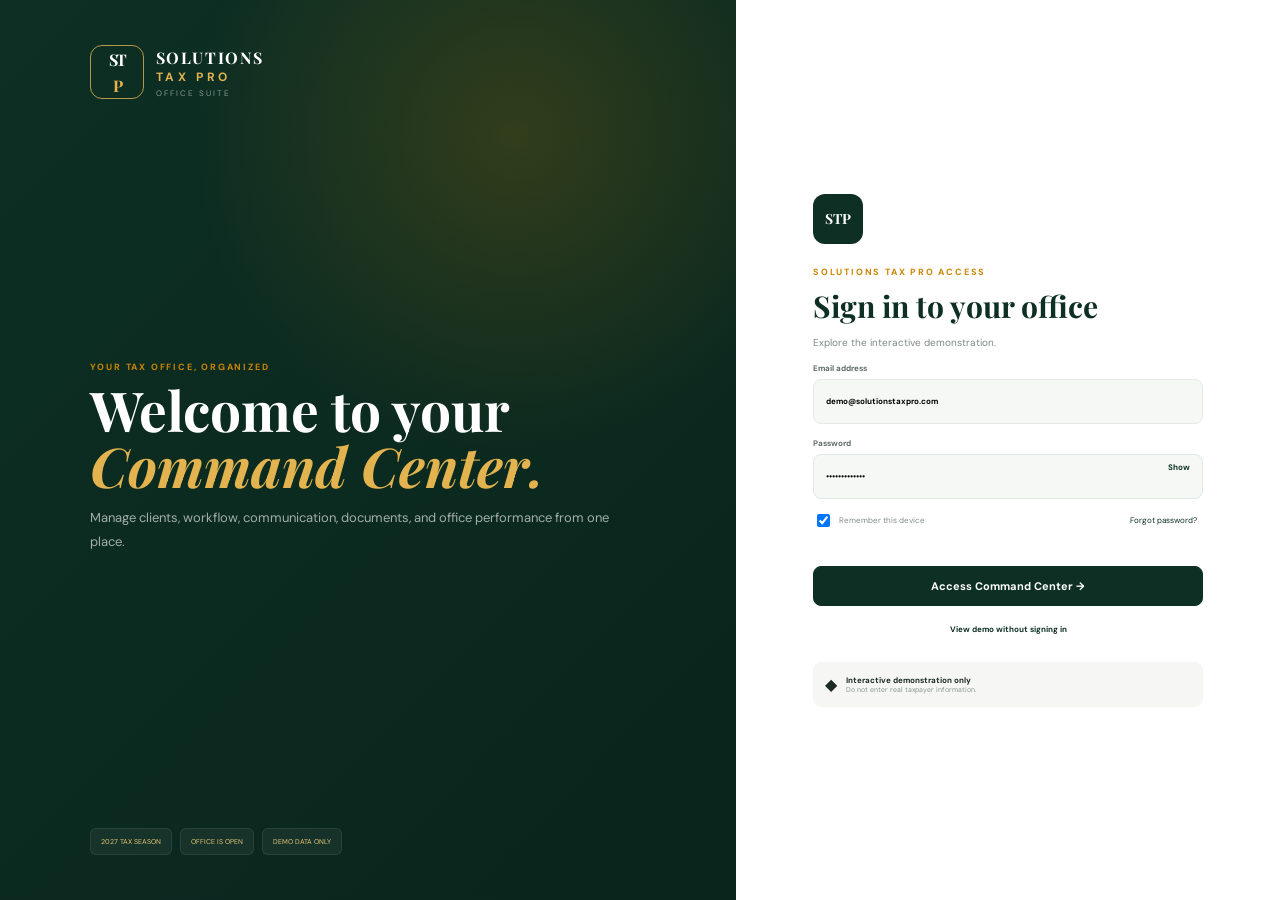
==== commit 37ca2930: "Add files via upload" ====
--- a/index.html
+++ b/index.html
@@ -1,763 +1,83 @@
 <!DOCTYPE html>
 <html lang="en">
 <head>
-<meta charset="UTF-8">
-<meta name="viewport" content="width=device-width, initial-scale=1.0">
-<title>Dally Malinao — GoHighLevel Solutions Developer &amp; Marketing Automation Specialist</title>
-<meta name="description" content="Dally Malinao is a GoHighLevel Solutions Developer, Marketing Automation Specialist, and Front-End Web Developer helping businesses automate, scale, and grow.">
-<meta name="theme-color" content="#121212">
-
-<!-- Fonts -->
-<link rel="preconnect" href="https://fonts.googleapis.com">
-<link rel="preconnect" href="https://fonts.gstatic.com" crossorigin>
-<link href="https://fonts.googleapis.com/css2?family=Poppins:wght@600;700;800&family=Inter:wght@400;500;600;700&display=swap" rel="stylesheet">
-
-<link rel="stylesheet" href="style.css">
+  <meta charset="UTF-8">
+  <meta name="viewport" content="width=device-width, initial-scale=1.0">
+  <meta name="description" content="Solutions Tax Pro interactive command center demo">
+  <title>Solutions Tax Pro | Command Center</title>
+  <link rel="preconnect" href="https://fonts.googleapis.com">
+  <link rel="preconnect" href="https://fonts.gstatic.com" crossorigin>
+  <link href="https://fonts.googleapis.com/css2?family=DM+Sans:wght@400;500;600;700&family=Playfair+Display:ital,wght@0,600;0,700;1,600&display=swap" rel="stylesheet">
+  <link rel="stylesheet" href="styles.css">
 </head>
 <body>
+  <section class="login-screen" id="loginScreen">
+    <div class="login-brand-panel">
+      <div class="brand-lockup large">
+        <div class="brand-mark">ST<span>P</span></div>
+        <div><strong>SOLUTIONS</strong><b>TAX PRO</b><small>OFFICE SUITE</small></div>
+      </div>
+      <div class="login-statement">
+        <p class="eyebrow">YOUR TAX OFFICE, ORGANIZED</p>
+        <h1>Welcome to your<br><em>Command Center.</em></h1>
+        <p>Manage clients, workflow, communication, documents, and office performance from one place.</p>
+      </div>
+      <div class="login-proof"><span>2027 TAX SEASON</span><span>OFFICE IS OPEN</span><span>DEMO DATA ONLY</span></div>
+    </div>
+    <div class="login-form-panel">
+      <form id="loginForm">
+        <div class="login-lock">STP</div>
+        <p class="eyebrow">SOLUTIONS TAX PRO ACCESS</p>
+        <h2>Sign in to your office</h2>
+        <p>Explore the interactive demonstration.</p>
+        <label>Email address<input type="email" value="demo@solutionstaxpro.com" readonly></label>
+        <label>Password<div class="password-wrap"><input id="passwordInput" type="password" value="solutions2027" readonly><button id="showPassword" type="button">Show</button></div></label>
+        <div class="login-options"><label><input type="checkbox" checked> Remember this device</label><button type="button">Forgot password?</button></div>
+        <button class="button primary wide" type="submit">Access Command Center <span>→</span></button>
+        <button class="view-demo" id="viewDemo" type="button">View demo without signing in</button>
+        <div class="login-note"><span>◆</span><p><strong>Interactive demonstration only</strong><small>Do not enter real taxpayer information.</small></p></div>
+      </form>
+    </div>
+  </section>
 
-<!-- Scroll progress bar -->
-<div class="scroll-progress" id="scrollProgress"></div>
+  <div class="app-frame">
+    <aside class="sidebar" id="sidebar">
+      <div class="brand-lockup">
+        <div class="brand-mark">ST<span>P</span></div>
+        <div><strong>SOLUTIONS</strong><b>TAX PRO</b><small>OFFICE SUITE</small></div>
+      </div>
+      <div class="demo-pill"><span></span> DEMO ENVIRONMENT</div>
+      <nav class="side-nav" id="sideNav" aria-label="Main navigation"></nav>
+      <div class="season-card"><span>2027 TAX SEASON</span><strong>Office is open</strong><small>184 active client files</small><div class="season-line"><i></i></div></div>
+      <div class="sidebar-user"><div class="avatar gold">ST</div><div><strong>Office Administrator</strong><small>Account owner</small></div><button>•••</button></div>
+    </aside>
+    <button class="sidebar-scrim" id="sidebarScrim" aria-label="Close menu"></button>
 
-<!-- ============ NAVBAR ============ -->
-<header class="navbar" id="navbar">
-  <div class="navbar__inner">
-    <a href="#home" class="navbar__logo">Dally<span>.</span></a>
-
-    <nav class="navbar__nav" id="navMenu">
-      <a href="#home" class="nav-link active" data-section="home">Home</a>
-      <a href="#about" class="nav-link" data-section="about">About</a>
-      <a href="#skills" class="nav-link" data-section="skills">Skills</a>
-      <a href="#services" class="nav-link" data-section="services">Services</a>
-      <a href="#portfolio" class="nav-link" data-section="portfolio">Portfolio</a>
-      <a href="#experience" class="nav-link" data-section="experience">Experience</a>
-      <a href="#contact" class="nav-link" data-section="contact">Contact</a>
-    </nav>
-
-    <div class="navbar__actions">
-      <button class="theme-toggle" id="themeToggle" aria-label="Toggle light and dark mode">
-        <svg class="icon-sun" viewBox="0 0 24 24" fill="none" stroke="currentColor" stroke-width="2"><circle cx="12" cy="12" r="4"/><path d="M12 2v2M12 20v2M4.93 4.93l1.41 1.41M17.66 17.66l1.41 1.41M2 12h2M20 12h2M6.34 17.66l-1.41 1.41M19.07 4.93l-1.41 1.41"/></svg>
-        <svg class="icon-moon" viewBox="0 0 24 24" fill="none" stroke="currentColor" stroke-width="2"><path d="M21 12.79A9 9 0 1 1 11.21 3 7 7 0 0 0 21 12.79z"/></svg>
-      </button>
-      <a href="#contact" class="btn btn--gold btn--sm">Hire Me</a>
-      <button class="hamburger" id="hamburger" aria-label="Open menu">
-        <span></span><span></span><span></span>
-      </button>
-    </div>
-  </div>
-</header>
-
-<!-- ============ HERO ============ -->
-<section class="hero" id="home">
-  <div class="hero__bg" aria-hidden="true">
-    <div class="blob blob--emerald"></div>
-    <div class="blob blob--gold"></div>
-    <svg class="hero__flow" viewBox="0 0 1200 800" aria-hidden="true">
-      <defs>
-        <linearGradient id="flowGrad" x1="0" y1="0" x2="1" y2="1">
-          <stop offset="0%" stop-color="#1F961A"/>
-          <stop offset="100%" stop-color="#D5AE5B"/>
-        </linearGradient>
-      </defs>
-      <path class="flow-path" d="M -50 650 C 200 500, 300 750, 550 600 S 900 350, 1250 450" stroke="url(#flowGrad)" stroke-width="1.5" fill="none"/>
-      <path class="flow-path flow-path--2" d="M -50 200 C 250 100, 350 350, 600 250 S 950 50, 1250 150" stroke="url(#flowGrad)" stroke-width="1.5" fill="none"/>
-      <circle class="flow-node" cx="550" cy="600" r="4"/>
-      <circle class="flow-node flow-node--d1" cx="900" cy="350" r="4"/>
-      <circle class="flow-node flow-node--d2" cx="600" cy="250" r="4"/>
-    </svg>
+    <main class="main-shell">
+      <header class="topbar">
+        <button class="menu-button" id="menuButton" aria-label="Open navigation">☰</button>
+        <div class="global-search"><span>⌕</span><input id="globalSearch" placeholder="Search clients, returns, or phone numbers"><kbd>⌘ K</kbd></div>
+        <div class="top-actions"><button class="icon-button">?</button><button class="icon-button notification">♢<i></i></button><div class="top-profile"><div class="avatar">ST</div><div><strong>Solutions Tax Pro</strong><small>Office Owner</small></div></div></div>
+      </header>
+      <div id="appContent"></div>
+      <footer class="app-footer">Interactive demonstration only. This prototype does not prepare, transmit, or electronically file tax returns. Do not enter real taxpayer information.</footer>
+    </main>
   </div>
 
-  <div class="hero__content">
-    <p class="eyebrow reveal-up">Automation-Driven · Client-Focused · Design-Minded</p>
-    <div class="hero__photo reveal-up">
-      <div class="hero__photo-ring"></div>
-      <div class="hero__photo-frame">
-        <img src="https://api.dicebear.com/7.x/initials/svg?seed=Dally%20Malinao&backgroundColor=1F961A,D5AE5B&backgroundType=gradientLinear&fontFamily=Poppins" alt="Dally Malinao" width="180" height="180" loading="eager">
-      </div>
-    </div>
-
-    <h1 class="hero__title reveal-up">Hi, I'm <span class="text-gradient">Dally Malinao</span></h1>
-
-    <p class="hero__typed-wrap reveal-up">
-      <span id="typedText" class="hero__typed"></span><span class="cursor">|</span>
-    </p>
-
-    <p class="hero__tagline reveal-up">Helping businesses automate, scale, and grow through GoHighLevel, modern websites, and marketing automation.</p>
-
-    <div class="hero__actions reveal-up">
-      <a href="#portfolio" class="btn btn--emerald ripple">View Portfolio</a>
-      <a href="assets/Dally-Malinao-Resume.pdf" class="btn btn--outline ripple" download>Download Resume</a>
-    </div>
+  <div class="overlay" id="clientOverlay"></div>
+  <aside class="client-drawer" id="clientDrawer"></aside>
+  <div class="modal-overlay" id="modalOverlay">
+    <form class="modal" id="clientForm">
+      <button type="button" class="modal-close" id="closeModal">×</button>
+      <p class="eyebrow">NEW CLIENT RECORD</p><h2>Add a client</h2><p>Use fictional information in this interactive demo.</p>
+      <label>Full name<input name="name" required placeholder="Client name"></label>
+      <div class="form-row"><label>Email<input name="email" type="email" required placeholder="client@example.com"></label><label>Phone<input name="phone" required placeholder="(555) 555-0100"></label></div>
+      <div class="form-row"><label>Return type<select name="type"><option>Individual · 1040</option><option>Business · Schedule C</option><option>Business · 1120-S</option></select></label><label>Initial stage<select name="stage" id="stageSelect"></select></label></div>
+      <div class="form-row"><label>Assigned to<select name="assignee"><option>Myah Turner</option><option>Danielle Reed</option><option>Kiara Banks</option></select></label><label>Estimated fee<input name="balance" type="number" min="0" placeholder="275"></label></div>
+      <button class="button primary wide" type="submit">Create client record</button>
+    </form>
   </div>
-
-  <a href="#about" class="scroll-indicator" aria-label="Scroll to About section">
-    <span></span>
-  </a>
-</section>
-
-<!-- ============ ABOUT ============ -->
-<section class="about" id="about">
-  <div class="container">
-    <p class="section-eyebrow reveal-up">About Me</p>
-    <h2 class="section-title reveal-up">Where automation meets clean design</h2>
-
-    <div class="about__grid">
-      <div class="about__text reveal-up">
-        <p>I'm a GoHighLevel Solutions Developer and Marketing Automation Specialist with over a year of hands-on experience building CRMs, funnels, and workflows that actually move revenue &mdash; not just look good on a dashboard.</p>
-        <p>My background started in social media management and virtual assistance, which taught me how businesses really operate day to day. That foundation now drives everything I build: GoHighLevel automations, landing pages, and websites coded by hand in HTML, CSS, and JavaScript (currently deepening my JS skills through real client projects).</p>
-        <p>Day to day, I set up CRMs, build pipelines and calendars, write email and SMS sequences, design landing pages, and manage social content &mdash; all with one goal: give business owners back their time.</p>
-
-        <ul class="about__chips">
-          <li>GoHighLevel</li>
-          <li>CRM Setup</li>
-          <li>Funnel Building</li>
-          <li>Landing Pages</li>
-          <li>Email &amp; SMS Automation</li>
-          <li>HTML / CSS / JS</li>
-          <li>Social Media Management</li>
-        </ul>
-      </div>
-
-      <div class="about__stats reveal-up">
-        <div class="stat-card glass">
-          <span class="stat-num" data-count="45">0</span>
-          <span class="stat-suffix">+</span>
-          <p class="stat-label">Projects Completed</p>
-        </div>
-        <div class="stat-card glass">
-          <span class="stat-num" data-count="60">0</span>
-          <span class="stat-suffix">+</span>
-          <p class="stat-label">Landing Pages</p>
-        </div>
-        <div class="stat-card glass">
-          <span class="stat-num" data-count="80">0</span>
-          <span class="stat-suffix">+</span>
-          <p class="stat-label">Automations Built</p>
-        </div>
-        <div class="stat-card glass">
-          <span class="stat-num" data-count="150">0</span>
-          <span class="stat-suffix">+</span>
-          <p class="stat-label">Social Media Designs</p>
-        </div>
-        <div class="stat-card glass">
-          <span class="stat-num" data-count="17">0</span>
-          <span class="stat-suffix">+</span>
-          <p class="stat-label">Tools Mastered</p>
-        </div>
-      </div>
-    </div>
-  </div>
-</section>
-
-<!-- ============ SKILLS ============ -->
-<section class="skills" id="skills">
-  <div class="container">
-    <p class="section-eyebrow reveal-up">Skills</p>
-    <h2 class="section-title reveal-up">Tools I build with</h2>
-
-    <div class="skills__columns">
-      <div class="skills__col reveal-up">
-        <h3 class="skills__col-title">Development</h3>
-        <div class="skill-bars">
-          <div class="skill-bar" data-level="90"><div class="skill-bar__top"><span>HTML</span><span class="skill-bar__pct">90%</span></div><div class="skill-bar__track"><div class="skill-bar__fill"></div></div></div>
-          <div class="skill-bar" data-level="85"><div class="skill-bar__top"><span>CSS</span><span class="skill-bar__pct">85%</span></div><div class="skill-bar__track"><div class="skill-bar__fill"></div></div></div>
-          <div class="skill-bar" data-level="60"><div class="skill-bar__top"><span>JavaScript</span><span class="skill-bar__pct">60%</span></div><div class="skill-bar__track"><div class="skill-bar__fill"></div></div></div>
-          <div class="skill-bar" data-level="88"><div class="skill-bar__top"><span>Responsive Design</span><span class="skill-bar__pct">88%</span></div><div class="skill-bar__track"><div class="skill-bar__fill"></div></div></div>
-          <div class="skill-bar" data-level="75"><div class="skill-bar__top"><span>GitHub</span><span class="skill-bar__pct">75%</span></div><div class="skill-bar__track"><div class="skill-bar__fill"></div></div></div>
-          <div class="skill-bar" data-level="82"><div class="skill-bar__top"><span>VS Code</span><span class="skill-bar__pct">82%</span></div><div class="skill-bar__track"><div class="skill-bar__fill"></div></div></div>
-        </div>
-      </div>
-
-      <div class="skills__col reveal-up">
-        <h3 class="skills__col-title">GoHighLevel &amp; Automation</h3>
-        <div class="skill-bars">
-          <div class="skill-bar" data-level="95"><div class="skill-bar__top"><span>GoHighLevel</span><span class="skill-bar__pct">95%</span></div><div class="skill-bar__track"><div class="skill-bar__fill"></div></div></div>
-          <div class="skill-bar" data-level="92"><div class="skill-bar__top"><span>CRM Management</span><span class="skill-bar__pct">92%</span></div><div class="skill-bar__track"><div class="skill-bar__fill"></div></div></div>
-          <div class="skill-bar" data-level="90"><div class="skill-bar__top"><span>Workflow Automation</span><span class="skill-bar__pct">90%</span></div><div class="skill-bar__track"><div class="skill-bar__fill"></div></div></div>
-          <div class="skill-bar" data-level="88"><div class="skill-bar__top"><span>Email Marketing</span><span class="skill-bar__pct">88%</span></div><div class="skill-bar__track"><div class="skill-bar__fill"></div></div></div>
-          <div class="skill-bar" data-level="85"><div class="skill-bar__top"><span>SMS Marketing</span><span class="skill-bar__pct">85%</span></div><div class="skill-bar__track"><div class="skill-bar__fill"></div></div></div>
-          <div class="skill-bar" data-level="93"><div class="skill-bar__top"><span>Funnels &amp; Landing Pages</span><span class="skill-bar__pct">93%</span></div><div class="skill-bar__track"><div class="skill-bar__fill"></div></div></div>
-        </div>
-      </div>
-
-      <div class="skills__col reveal-up">
-        <h3 class="skills__col-title">Design &amp; Marketing</h3>
-        <div class="skill-bars">
-          <div class="skill-bar" data-level="93"><div class="skill-bar__top"><span>Canva</span><span class="skill-bar__pct">93%</span></div><div class="skill-bar__track"><div class="skill-bar__fill"></div></div></div>
-          <div class="skill-bar" data-level="80"><div class="skill-bar__top"><span>Meta Business Suite</span><span class="skill-bar__pct">80%</span></div><div class="skill-bar__track"><div class="skill-bar__fill"></div></div></div>
-          <div class="skill-bar" data-level="70"><div class="skill-bar__top"><span>SEO Basics</span><span class="skill-bar__pct">70%</span></div><div class="skill-bar__track"><div class="skill-bar__fill"></div></div></div>
-          <div class="skill-bar" data-level="90"><div class="skill-bar__top"><span>Social Media Management</span><span class="skill-bar__pct">90%</span></div><div class="skill-bar__track"><div class="skill-bar__fill"></div></div></div>
-        </div>
-      </div>
-    </div>
-  </div>
-</section>
-
-<!-- ============ SERVICES ============ -->
-<section class="services" id="services">
-  <div class="container">
-    <p class="section-eyebrow reveal-up">Services</p>
-    <h2 class="section-title reveal-up">How I can help your business</h2>
-
-    <div class="services__grid">
-      <div class="service-card glass reveal-up">
-        <div class="service-card__icon">⚙️</div>
-        <h3>GoHighLevel Setup</h3>
-        <p>Full account build-out &mdash; snapshots, sub-accounts, and configuration tailored to your offer.</p>
-      </div>
-      <div class="service-card glass reveal-up">
-        <div class="service-card__icon">🔁</div>
-        <h3>CRM Automation</h3>
-        <p>Pipelines, triggers, and workflows that move leads through your funnel automatically.</p>
-      </div>
-      <div class="service-card glass reveal-up">
-        <div class="service-card__icon">📄</div>
-        <h3>Landing Page Development</h3>
-        <p>High-converting, mobile-first landing pages built for speed and clarity.</p>
-      </div>
-      <div class="service-card glass reveal-up">
-        <div class="service-card__icon">🧩</div>
-        <h3>Workflow Automation</h3>
-        <p>End-to-end automations that connect forms, calendars, payments, and follow-ups.</p>
-      </div>
-      <div class="service-card glass reveal-up">
-        <div class="service-card__icon">💻</div>
-        <h3>Website Development</h3>
-        <p>Hand-coded HTML/CSS/JS websites &mdash; fast, clean, and built to convert.</p>
-      </div>
-      <div class="service-card glass reveal-up">
-        <div class="service-card__icon">✉️</div>
-        <h3>Email Marketing</h3>
-        <p>Nurture sequences and campaigns designed around your customer journey.</p>
-      </div>
-      <div class="service-card glass reveal-up">
-        <div class="service-card__icon">💬</div>
-        <h3>SMS Campaigns</h3>
-        <p>Two-way SMS flows for appointment reminders, offers, and re-engagement.</p>
-      </div>
-      <div class="service-card glass reveal-up">
-        <div class="service-card__icon">📱</div>
-        <h3>Social Media Management</h3>
-        <p>Content calendars, scheduling, and community management that stay on-brand.</p>
-      </div>
-      <div class="service-card glass reveal-up">
-        <div class="service-card__icon">🎨</div>
-        <h3>Graphic Design</h3>
-        <p>Scroll-stopping posts, carousels, and covers designed in Canva and Adobe tools.</p>
-      </div>
-      <div class="service-card glass reveal-up">
-        <div class="service-card__icon">🕸️</div>
-        <h3>Marketing Funnels</h3>
-        <p>Full-funnel builds from opt-in to checkout, mapped to your sales process.</p>
-      </div>
-      <div class="service-card glass reveal-up">
-        <div class="service-card__icon">🤖</div>
-        <h3>AI Automation</h3>
-        <p>AI-assisted workflows and chat automations layered into your GoHighLevel account.</p>
-      </div>
-      <div class="service-card glass reveal-up">
-        <div class="service-card__icon">🛠️</div>
-        <h3>Technical Support</h3>
-        <p>Ongoing maintenance and troubleshooting so your systems keep running smoothly.</p>
-      </div>
-    </div>
-  </div>
-</section>
-
-<!-- ============ FEATURED PORTFOLIO ============ -->
-<section class="portfolio" id="portfolio">
-  <div class="container">
-    <p class="section-eyebrow reveal-up">Featured Work</p>
-    <h2 class="section-title reveal-up">Selected projects</h2>
-
-    <div class="portfolio__filters reveal-up">
-      <button class="filter-btn active" data-filter="all">All</button>
-      <button class="filter-btn" data-filter="websites">Websites</button>
-      <button class="filter-btn" data-filter="landing">Landing Pages</button>
-      <button class="filter-btn" data-filter="ghl">GHL Funnels</button>
-      <button class="filter-btn" data-filter="automation">Automations</button>
-    </div>
-
-    <div class="portfolio__grid" id="portfolioGrid">
-      <article class="project-card glass reveal-up" data-category="websites">
-        <div class="project-card__img">
-          <img src="https://picsum.photos/seed/dallyportfolio/600/420" alt="Personal portfolio website preview" loading="lazy">
-        </div>
-        <div class="project-card__body">
-          <h3>Personal Portfolio Website</h3>
-          <p>Hand-coded dark-mode portfolio with custom animation system.</p>
-          <div class="tag-list"><span>HTML</span><span>CSS</span><span>JavaScript</span></div>
-          <div class="project-card__links">
-            <a href="#" class="btn btn--sm btn--emerald">Live Preview</a>
-            <a href="#" class="btn btn--sm btn--outline">GitHub</a>
-          </div>
-        </div>
-      </article>
-
-      <article class="project-card glass reveal-up" data-category="landing">
-        <div class="project-card__img">
-          <img src="https://picsum.photos/seed/landingpage1/600/420" alt="Landing page preview" loading="lazy">
-        </div>
-        <div class="project-card__body">
-          <h3>Financial Consulting Landing Page</h3>
-          <p>High-converting lead capture page built inside GoHighLevel.</p>
-          <div class="tag-list"><span>GoHighLevel</span><span>Copywriting</span></div>
-          <div class="project-card__links">
-            <a href="#" class="btn btn--sm btn--emerald">Live Preview</a>
-          </div>
-        </div>
-      </article>
-
-      <article class="project-card glass reveal-up" data-category="ghl">
-        <div class="project-card__img">
-          <img src="https://picsum.photos/seed/ghlfunnel1/600/420" alt="GoHighLevel funnel preview" loading="lazy">
-        </div>
-        <div class="project-card__body">
-          <h3>Insurance Sales Funnel</h3>
-          <p>Multi-step funnel with calendar booking and SMS follow-up.</p>
-          <div class="tag-list"><span>GoHighLevel</span><span>Automation</span></div>
-          <div class="project-card__links">
-            <a href="#" class="btn btn--sm btn--emerald">Live Preview</a>
-          </div>
-        </div>
-      </article>
-
-      <article class="project-card glass reveal-up" data-category="automation">
-        <div class="project-card__img">
-          <img src="https://picsum.photos/seed/automationflow1/600/420" alt="Marketing automation workflow preview" loading="lazy">
-        </div>
-        <div class="project-card__body">
-          <h3>Lead Nurture Automation</h3>
-          <p>Email + SMS drip sequence with pipeline stage triggers.</p>
-          <div class="tag-list"><span>Workflows</span><span>Email/SMS</span></div>
-          <div class="project-card__links">
-            <a href="#" class="btn btn--sm btn--emerald">Live Preview</a>
-          </div>
-        </div>
-      </article>
-
-      <article class="project-card glass reveal-up" data-category="websites">
-        <div class="project-card__img">
-          <img src="https://picsum.photos/seed/businesswebsite1/600/420" alt="Business website preview" loading="lazy">
-        </div>
-        <div class="project-card__body">
-          <h3>Small Business Website</h3>
-          <p>Custom multi-page site built for a local service business.</p>
-          <div class="tag-list"><span>HTML</span><span>CSS</span><span>SEO</span></div>
-          <div class="project-card__links">
-            <a href="#" class="btn btn--sm btn--emerald">Live Preview</a>
-            <a href="#" class="btn btn--sm btn--outline">GitHub</a>
-          </div>
-        </div>
-      </article>
-
-      <article class="project-card glass reveal-up" data-category="landing">
-        <div class="project-card__img">
-          <img src="https://picsum.photos/seed/landingpage2/600/420" alt="Landing page preview" loading="lazy">
-        </div>
-        <div class="project-card__body">
-          <h3>Webinar Registration Page</h3>
-          <p>Countdown-driven registration funnel with automated reminders.</p>
-          <div class="tag-list"><span>GoHighLevel</span><span>Email</span></div>
-          <div class="project-card__links">
-            <a href="#" class="btn btn--sm btn--emerald">Live Preview</a>
-          </div>
-        </div>
-      </article>
-    </div>
-  </div>
-</section>
-
-<!-- ============ GRAPHIC DESIGN GALLERY ============ -->
-<section class="gallery" id="gallery">
-  <div class="container">
-    <p class="section-eyebrow reveal-up">Design Work</p>
-    <h2 class="section-title reveal-up">Graphic Design Gallery</h2>
-    <p class="section-sub reveal-up">Organized by client. Every graphic below was designed for real social and marketing campaigns.</p>
-
-    <div class="gallery__search reveal-up">
-      <input type="text" id="gallerySearch" placeholder="Search designs by title or category...">
-    </div>
-
-    <!-- Client: Key Financial Consulting -->
-    <div class="client-block reveal-up" data-client="Key Financial Consulting">
-      <div class="client-block__header">
-        <div class="client-block__feature">
-          <img src="https://picsum.photos/seed/keyfinancial-hero/900/500" alt="Key Financial Consulting featured design" loading="lazy">
-        </div>
-        <div class="client-block__info">
-          <h3>Key Financial Consulting</h3>
-          <p>A full suite of Instagram posts, carousels, and Facebook covers built to position Key Financial as a trustworthy, modern advisory brand.</p>
-          <span class="tag-list"><span>Canva</span><span>Photoshop</span><span>ChatGPT</span></span>
-        </div>
-      </div>
-      <div class="client-slider" data-client-track>
-        <button class="slider-arrow slider-arrow--left" aria-label="Scroll left">‹</button>
-        <div class="slider-track">
-          <!-- 6 gallery items -->
-          <div class="gallery-item" data-title="Retirement Planning Carousel" data-category="Instagram Carousel" data-desc="A 5-slide educational carousel breaking down retirement planning basics for new clients." data-tools="Canva, ChatGPT">
-            <img src="https://picsum.photos/seed/kf1/500/500" alt="Retirement Planning Carousel" loading="lazy">
-          </div>
-          <div class="gallery-item" data-title="Weekly Market Update" data-category="Instagram Post" data-desc="Branded weekly market recap graphic built for consistent posting cadence." data-tools="Canva">
-            <img src="https://picsum.photos/seed/kf2/500/500" alt="Weekly Market Update post" loading="lazy">
-          </div>
-          <div class="gallery-item" data-title="Client Success Story" data-category="Facebook Post" data-desc="Testimonial-style post highlighting a client win, formatted for Facebook feed." data-tools="Canva, Photoshop">
-            <img src="https://picsum.photos/seed/kf3/500/500" alt="Client Success Story post" loading="lazy">
-          </div>
-          <div class="gallery-item" data-title="Tax Season Infographic" data-category="Infographic" data-desc="Step-by-step infographic simplifying tax season prep for followers." data-tools="Canva, Illustrator">
-            <img src="https://picsum.photos/seed/kf4/500/500" alt="Tax Season Infographic" loading="lazy">
-          </div>
-          <div class="gallery-item" data-title="Brand Cover Refresh" data-category="Facebook Cover" data-desc="Updated Facebook cover aligning with a refreshed brand color palette." data-tools="Canva">
-            <img src="https://picsum.photos/seed/kf5/500/500" alt="Brand Cover Refresh" loading="lazy">
-          </div>
-          <div class="gallery-item" data-title="Meet the Advisor Reel" data-category="Reel Thumbnail" data-desc="Eye-catching thumbnail for a short-form video introducing the lead advisor." data-tools="Canva, Photoshop">
-            <img src="https://picsum.photos/seed/kf6/500/500" alt="Meet the Advisor Reel thumbnail" loading="lazy">
-          </div>
-        </div>
-        <button class="slider-arrow slider-arrow--right" aria-label="Scroll right">›</button>
-      </div>
-    </div>
-
-    <!-- Client: Infinity Plus Financial -->
-    <div class="client-block reveal-up" data-client="Infinity Plus Financial">
-      <div class="client-block__header">
-        <div class="client-block__feature">
-          <img src="https://picsum.photos/seed/infinityplus-hero/900/500" alt="Infinity Plus Financial featured design" loading="lazy">
-        </div>
-        <div class="client-block__info">
-          <h3>Infinity Plus Financial</h3>
-          <p>Bold, gold-accented visuals designed to make Infinity Plus stand out in a crowded financial services feed.</p>
-          <span class="tag-list"><span>Canva</span><span>Illustrator</span><span>Claude</span></span>
-        </div>
-      </div>
-      <div class="client-slider" data-client-track>
-        <button class="slider-arrow slider-arrow--left" aria-label="Scroll left">‹</button>
-        <div class="slider-track">
-          <div class="gallery-item" data-title="Life Insurance Explainer" data-category="Instagram Carousel" data-desc="A 4-slide carousel explaining life insurance basics in plain language." data-tools="Canva, Claude">
-            <img src="https://picsum.photos/seed/ip1/500/500" alt="Life Insurance Explainer carousel" loading="lazy">
-          </div>
-          <div class="gallery-item" data-title="Quote of the Week" data-category="Facebook Post" data-desc="Recurring motivational finance quote series for community engagement." data-tools="Canva">
-            <img src="https://picsum.photos/seed/ip2/500/500" alt="Quote of the Week post" loading="lazy">
-          </div>
-          <div class="gallery-item" data-title="Policy Comparison Chart" data-category="Infographic" data-desc="Side-by-side comparison graphic simplifying policy options for prospects." data-tools="Illustrator">
-            <img src="https://picsum.photos/seed/ip3/500/500" alt="Policy Comparison Chart" loading="lazy">
-          </div>
-          <div class="gallery-item" data-title="Agent Spotlight" data-category="Instagram Post" data-desc="Team spotlight post used to humanize the brand's social presence." data-tools="Canva">
-            <img src="https://picsum.photos/seed/ip4/500/500" alt="Agent Spotlight post" loading="lazy">
-          </div>
-          <div class="gallery-item" data-title="Referral Program Cover" data-category="Facebook Cover" data-desc="Cover graphic promoting the client referral program." data-tools="Canva">
-            <img src="https://picsum.photos/seed/ip5/500/500" alt="Referral Program Cover" loading="lazy">
-          </div>
-          <div class="gallery-item" data-title="FAQ Reel Thumbnail" data-category="Reel Thumbnail" data-desc="Thumbnail for a rapid-fire FAQ short-form video series." data-tools="Canva, Photoshop">
-            <img src="https://picsum.photos/seed/ip6/500/500" alt="FAQ Reel Thumbnail" loading="lazy">
-          </div>
-        </div>
-        <button class="slider-arrow slider-arrow--right" aria-label="Scroll right">›</button>
-      </div>
-    </div>
-
-    <!-- Client: Personal Branding -->
-    <div class="client-block reveal-up" data-client="Personal Branding">
-      <div class="client-block__header">
-        <div class="client-block__feature">
-          <img src="https://picsum.photos/seed/personalbrand-hero/900/500" alt="Personal branding featured design" loading="lazy">
-        </div>
-        <div class="client-block__info">
-          <h3>Personal Branding</h3>
-          <p>A cohesive visual identity system built for solo entrepreneurs launching their personal brand online.</p>
-          <span class="tag-list"><span>Canva</span><span>Photoshop</span><span>ChatGPT</span></span>
-        </div>
-      </div>
-      <div class="client-slider" data-client-track>
-        <button class="slider-arrow slider-arrow--left" aria-label="Scroll left">‹</button>
-        <div class="slider-track">
-          <div class="gallery-item" data-title="Launch Announcement" data-category="Instagram Post" data-desc="Announcement graphic for a personal brand launch campaign." data-tools="Canva">
-            <img src="https://picsum.photos/seed/pb1/500/500" alt="Launch Announcement post" loading="lazy">
-          </div>
-          <div class="gallery-item" data-title="5 Lessons Carousel" data-category="Instagram Carousel" data-desc="Carousel sharing five lessons learned, written to drive saves and shares." data-tools="Canva, ChatGPT">
-            <img src="https://picsum.photos/seed/pb2/500/500" alt="5 Lessons Carousel" loading="lazy">
-          </div>
-          <div class="gallery-item" data-title="Brand Mood Board" data-category="Infographic" data-desc="Visual mood board used to align brand colors, fonts, and imagery." data-tools="Photoshop">
-            <img src="https://picsum.photos/seed/pb3/500/500" alt="Brand Mood Board" loading="lazy">
-          </div>
-          <div class="gallery-item" data-title="Podcast Cover Art" data-category="Facebook Post" data-desc="Cover art promoting a guest podcast appearance." data-tools="Canva">
-            <img src="https://picsum.photos/seed/pb4/500/500" alt="Podcast Cover Art" loading="lazy">
-          </div>
-          <div class="gallery-item" data-title="Behind the Scenes Reel" data-category="Reel Thumbnail" data-desc="Thumbnail for a behind-the-scenes day-in-the-life reel." data-tools="Canva, Photoshop">
-            <img src="https://picsum.photos/seed/pb5/500/500" alt="Behind the Scenes Reel thumbnail" loading="lazy">
-          </div>
-          <div class="gallery-item" data-title="Profile Cover Banner" data-category="Facebook Cover" data-desc="Personal brand banner used across Facebook and LinkedIn profiles." data-tools="Canva">
-            <img src="https://picsum.photos/seed/pb6/500/500" alt="Profile Cover Banner" loading="lazy">
-          </div>
-        </div>
-        <button class="slider-arrow slider-arrow--right" aria-label="Scroll right">›</button>
-      </div>
-    </div>
-  </div>
-</section>
-
-<!-- Lightbox -->
-<div class="lightbox" id="lightbox">
-  <button class="lightbox__close" id="lightboxClose" aria-label="Close">✕</button>
-  <button class="lightbox__nav lightbox__nav--prev" id="lightboxPrev" aria-label="Previous image">‹</button>
-  <div class="lightbox__content">
-    <img src="" alt="" id="lightboxImg">
-    <div class="lightbox__meta">
-      <h4 id="lightboxTitle"></h4>
-      <p id="lightboxCategory"></p>
-      <p id="lightboxDesc"></p>
-      <p class="lightbox__tools" id="lightboxTools"></p>
-      <span class="lightbox__counter" id="lightboxCounter"></span>
-    </div>
-  </div>
-  <button class="lightbox__nav lightbox__nav--next" id="lightboxNext" aria-label="Next image">›</button>
-</div>
-
-<!-- ============ BEFORE & AFTER ============ -->
-<section class="before-after" id="before-after">
-  <div class="container">
-    <p class="section-eyebrow reveal-up">Transformations</p>
-    <h2 class="section-title reveal-up">Before &amp; After</h2>
-    <p class="section-sub reveal-up">Drag the handle to see the difference a redesign makes.</p>
-
-    <div class="ba-slider reveal-up" id="baSlider">
-      <img src="https://picsum.photos/seed/beforewebsite/1000/600" alt="Website before redesign" class="ba-slider__before">
-      <div class="ba-slider__after-wrap" id="baAfterWrap">
-        <img src="https://picsum.photos/seed/afterwebsite/1000/600" alt="Website after redesign" class="ba-slider__after">
-      </div>
-      <div class="ba-slider__handle" id="baHandle">
-        <div class="ba-slider__handle-btn">↔</div>
-      </div>
-      <span class="ba-slider__label ba-slider__label--before">Before</span>
-      <span class="ba-slider__label ba-slider__label--after">After</span>
-    </div>
-  </div>
-</section>
-
-<!-- ============ GOHIGHLEVEL PROJECTS ============ -->
-<section class="ghl-projects" id="ghl-projects">
-  <div class="container">
-    <p class="section-eyebrow reveal-up">GoHighLevel</p>
-    <h2 class="section-title reveal-up">Inside the automations I build</h2>
-
-    <div class="ghl-grid">
-      <div class="ghl-card glass reveal-up">
-        <img src="https://picsum.photos/seed/ghlcrm/500/320" alt="CRM setup screenshot" loading="lazy">
-        <h3>CRM Setup</h3>
-        <p>Custom fields, tags, and contact structure built around each client's sales process.</p>
-      </div>
-      <div class="ghl-card glass reveal-up">
-        <img src="https://picsum.photos/seed/ghlpipeline/500/320" alt="Pipeline creation screenshot" loading="lazy">
-        <h3>Pipeline Creation</h3>
-        <p>Multi-stage pipelines that mirror the real journey from lead to closed deal.</p>
-      </div>
-      <div class="ghl-card glass reveal-up">
-        <img src="https://picsum.photos/seed/ghlworkflow/500/320" alt="Workflow automation screenshot" loading="lazy">
-        <h3>Workflow Automation</h3>
-        <p>Trigger-based workflows that tag, notify, and route leads without manual work.</p>
-      </div>
-      <div class="ghl-card glass reveal-up">
-        <img src="https://picsum.photos/seed/ghlcalendar/500/320" alt="Calendar setup screenshot" loading="lazy">
-        <h3>Calendars</h3>
-        <p>Booking calendars with buffer rules, reminders, and round-robin assignment.</p>
-      </div>
-      <div class="ghl-card glass reveal-up">
-        <img src="https://picsum.photos/seed/ghlforms/500/320" alt="Forms screenshot" loading="lazy">
-        <h3>Forms</h3>
-        <p>Conditional-logic forms that route submissions straight into the right pipeline.</p>
-      </div>
-      <div class="ghl-card glass reveal-up">
-        <img src="https://picsum.photos/seed/ghllanding/500/320" alt="Landing page screenshot" loading="lazy">
-        <h3>Landing Pages</h3>
-        <p>Conversion-focused pages built inside GoHighLevel's page builder.</p>
-      </div>
-      <div class="ghl-card glass reveal-up">
-        <img src="https://picsum.photos/seed/ghlemail/500/320" alt="Email automation screenshot" loading="lazy">
-        <h3>Email Automation</h3>
-        <p>Nurture and re-engagement sequences triggered by pipeline stage changes.</p>
-      </div>
-      <div class="ghl-card glass reveal-up">
-        <img src="https://picsum.photos/seed/ghlsms/500/320" alt="SMS automation screenshot" loading="lazy">
-        <h3>SMS Automation</h3>
-        <p>Two-way text flows for reminders, confirmations, and quick re-engagement.</p>
-      </div>
-      <div class="ghl-card glass reveal-up">
-        <img src="https://picsum.photos/seed/ghlai/500/320" alt="AI Employee screenshot" loading="lazy">
-        <h3>AI Employee</h3>
-        <p>Conversational AI configured to qualify leads and answer FAQs 24/7.</p>
-      </div>
-    </div>
-  </div>
-</section>
-
-<!-- ============ TESTIMONIALS ============ -->
-<section class="testimonials" id="testimonials">
-  <div class="container">
-    <p class="section-eyebrow reveal-up">Testimonials</p>
-    <h2 class="section-title reveal-up">What clients say</h2>
-
-    <div class="testimonials__grid">
-      <div class="testimonial-card glass reveal-up">
-        <p>&ldquo;Dally rebuilt our entire GoHighLevel account and the difference in lead response time was immediate. Placeholder testimonial.&rdquo;</p>
-        <div class="testimonial-card__author">
-          <div class="avatar">CK</div>
-          <div>
-            <strong>Client Name</strong>
-            <span>Founder, Placeholder Co.</span>
-          </div>
-        </div>
-      </div>
-      <div class="testimonial-card glass reveal-up">
-        <p>&ldquo;Our landing pages finally convert. Clean design, fast turnaround. Placeholder testimonial.&rdquo;</p>
-        <div class="testimonial-card__author">
-          <div class="avatar">JM</div>
-          <div>
-            <strong>Client Name</strong>
-            <span>Marketing Director, Placeholder Inc.</span>
-          </div>
-        </div>
-      </div>
-      <div class="testimonial-card glass reveal-up">
-        <p>&ldquo;The automations run without me touching a thing. Placeholder testimonial.&rdquo;</p>
-        <div class="testimonial-card__author">
-          <div class="avatar">RT</div>
-          <div>
-            <strong>Client Name</strong>
-            <span>Owner, Placeholder Financial</span>
-          </div>
-        </div>
-      </div>
-    </div>
-  </div>
-</section>
-
-<!-- ============ EXPERIENCE TIMELINE ============ -->
-<section class="experience" id="experience">
-  <div class="container">
-    <p class="section-eyebrow reveal-up">Experience</p>
-    <h2 class="section-title reveal-up">How I got here</h2>
-
-    <div class="timeline">
-      <div class="timeline__item reveal-up">
-        <div class="timeline__dot"></div>
-        <div class="timeline__content glass">
-          <span class="timeline__date">Year 1</span>
-          <h3>General Virtual Assistant</h3>
-          <p>Supported day-to-day business operations, inbox and calendar management, and client communication.</p>
-        </div>
-      </div>
-      <div class="timeline__item reveal-up">
-        <div class="timeline__dot"></div>
-        <div class="timeline__content glass">
-          <span class="timeline__date">Year 1&ndash;2</span>
-          <h3>Social Media Manager</h3>
-          <p>Planned and designed content calendars, managed community engagement, and tracked performance.</p>
-        </div>
-      </div>
-      <div class="timeline__item reveal-up">
-        <div class="timeline__dot"></div>
-        <div class="timeline__content glass">
-          <span class="timeline__date">Year 2</span>
-          <h3>GoHighLevel Specialist</h3>
-          <p>Built CRMs, pipelines, funnels, and automations for coaching and financial services clients.</p>
-        </div>
-      </div>
-      <div class="timeline__item reveal-up">
-        <div class="timeline__dot"></div>
-        <div class="timeline__content glass">
-          <span class="timeline__date">Year 2&ndash;3</span>
-          <h3>Front-End Web Developer</h3>
-          <p>Started hand-coding websites in HTML, CSS, and JavaScript for small businesses.</p>
-        </div>
-      </div>
-      <div class="timeline__item reveal-up">
-        <div class="timeline__dot"></div>
-        <div class="timeline__content glass">
-          <span class="timeline__date">Today</span>
-          <h3>Marketing Automation Specialist</h3>
-          <p>Combining development, design, and automation to deliver full-scope client systems.</p>
-        </div>
-      </div>
-    </div>
-  </div>
-</section>
-
-<!-- ============ CONTACT ============ -->
-<section class="contact" id="contact">
-  <div class="container">
-    <p class="section-eyebrow reveal-up">Contact</p>
-    <h2 class="section-title reveal-up">Let's build something together</h2>
-
-    <div class="contact__grid">
-      <form class="contact-form glass reveal-up" id="contactForm">
-        <div class="form-row">
-          <label for="name">Name</label>
-          <input type="text" id="name" name="name" placeholder="Your full name" required>
-        </div>
-        <div class="form-row">
-          <label for="email">Email</label>
-          <input type="email" id="email" name="email" placeholder="you@example.com" required>
-        </div>
-        <div class="form-row">
-          <label for="message">Message</label>
-          <textarea id="message" name="message" rows="5" placeholder="Tell me about your project..." required></textarea>
-        </div>
-        <button type="submit" class="btn btn--emerald ripple">Send Message</button>
-        <p class="form-status" id="formStatus" role="status"></p>
-      </form>
-
-      <div class="contact-side reveal-up">
-        <div class="contact-side__card glass">
-          <h3>Connect with me</h3>
-          <a href="https://linkedin.com" class="contact-link" target="_blank" rel="noopener">
-            <span class="contact-link__icon">in</span> LinkedIn
-          </a>
-          <a href="https://github.com" class="contact-link" target="_blank" rel="noopener">
-            <span class="contact-link__icon">&lt;/&gt;</span> GitHub
-          </a>
-          <a href="https://facebook.com" class="contact-link" target="_blank" rel="noopener">
-            <span class="contact-link__icon">f</span> Facebook
-          </a>
-          <a href="assets/Dally-Malinao-Resume.pdf" class="btn btn--outline" download>Download Resume</a>
-        </div>
-      </div>
-    </div>
-  </div>
-</section>
-
-<!-- ============ FOOTER ============ -->
-<footer class="footer">
-  <div class="container footer__inner">
-    <div class="footer__brand">
-      <a href="#home" class="navbar__logo">Dally<span>.</span></a>
-      <p>GoHighLevel Solutions Developer &amp; Marketing Automation Specialist.</p>
-    </div>
-
-    <div class="footer__links">
-      <h4>Quick Links</h4>
-      <a href="#about">About</a>
-      <a href="#skills">Skills</a>
-      <a href="#services">Services</a>
-      <a href="#portfolio">Portfolio</a>
-      <a href="#contact">Contact</a>
-    </div>
-
-    <div class="footer__social">
-      <h4>Follow</h4>
-      <div class="social-icons">
-        <a href="https://linkedin.com" aria-label="LinkedIn" target="_blank" rel="noopener">in</a>
-        <a href="https://github.com" aria-label="GitHub" target="_blank" rel="noopener">&lt;/&gt;</a>
-        <a href="https://facebook.com" aria-label="Facebook" target="_blank" rel="noopener">f</a>
-      </div>
-    </div>
-  </div>
-  <div class="footer__bottom">
-    <p>&copy; <span id="year"></span> Dally Malinao. All rights reserved.</p>
-  </div>
-</footer>
-
-<button class="back-to-top" id="backToTop" aria-label="Back to top">↑</button>
-
-<script src="script.js"></script>
+  <div class="toast" id="toast"><span>✓</span><b id="toastText"></b></div>
+  <script src="app.js"></script>
 </body>
 </html>
--- a/styles.css
+++ b/styles.css
@@ -0,0 +1,15 @@
+:root{--forest:#0d2f24;--forest2:#174a38;--green:#1f6b52;--gold:#cb8503;--gold2:#e2b34f;--cream:#f6f4ed;--ink:#1d2924;--muted:#77817d;--line:#e4e9e6;--white:#fff;--shadow:0 15px 45px rgba(25,49,40,.07)}
+*{box-sizing:border-box}html{background:var(--cream)}body{margin:0;color:var(--ink);background:var(--cream);font-family:"DM Sans",sans-serif}button,input,select,textarea{font:inherit}button{cursor:pointer}.hidden{display:none!important}.app-frame{min-height:100vh}.eyebrow{margin:0 0 8px;color:var(--gold);font-size:9px;font-weight:700;letter-spacing:1.8px}.button{min-height:40px;padding:0 16px;border-radius:8px;font-size:11px;font-weight:700;transition:.2s}.button:hover{transform:translateY(-1px);box-shadow:0 8px 20px rgba(13,47,36,.12)}.button.primary{color:#fff;background:var(--forest);border:1px solid var(--forest)}.button.secondary{color:var(--forest);background:#fff;border:1px solid var(--line)}.wide{width:100%;margin-top:18px}
+.sidebar{position:fixed;inset:0 auto 0 0;z-index:30;width:258px;display:flex;flex-direction:column;padding:26px 18px 18px;color:#fff;background:linear-gradient(180deg,#0d2f24,#09271e);overflow-y:auto;transition:.25s}.brand-lockup{display:flex;align-items:center;gap:12px;padding:0 8px 26px}.brand-mark{width:46px;height:46px;display:grid;place-items:center;border:1px solid rgba(226,179,79,.8);border-radius:12px;font:700 16px "Playfair Display";letter-spacing:-2px}.brand-mark span{color:var(--gold2)}.brand-lockup>div:last-child{display:flex;flex-direction:column;line-height:1}.brand-lockup strong{font:700 16px "Playfair Display";letter-spacing:1.6px}.brand-lockup b{margin-top:3px;color:var(--gold2);font-size:12px;letter-spacing:3.6px}.brand-lockup small{margin-top:6px;color:rgba(255,255,255,.5);font-size:8px;letter-spacing:2px}.demo-pill{display:flex;align-items:center;gap:7px;margin:0 8px 22px;padding:8px 10px;color:#e7c678;background:rgba(203,133,3,.1);border:1px solid rgba(226,179,79,.18);border-radius:7px;font-size:9px;font-weight:700;letter-spacing:1.5px}.demo-pill span{width:6px;height:6px;border-radius:50%;background:var(--gold2)}.side-nav{display:flex;flex-direction:column;gap:4px}.side-nav button{width:100%;min-height:44px;display:grid;grid-template-columns:25px 1fr auto;align-items:center;gap:9px;padding:0 12px;color:rgba(255,255,255,.64);background:transparent;border:0;border-radius:9px;text-align:left;font-size:13px}.side-nav button:hover{color:#fff;background:rgba(255,255,255,.06)}.side-nav button.active{color:#fff;background:linear-gradient(90deg,rgba(203,133,3,.23),rgba(203,133,3,.08));box-shadow:inset 3px 0 var(--gold2)}.side-nav .nav-icon{color:var(--gold2);font-size:16px;text-align:center}.side-nav b{min-width:22px;padding:3px 6px;color:#f5d787;background:rgba(203,133,3,.18);border-radius:10px;font-size:9px;text-align:center}.season-card{margin:auto 6px 16px;padding:16px;background:rgba(255,255,255,.05);border:1px solid rgba(255,255,255,.08);border-radius:12px;display:flex;flex-direction:column}.season-card span{color:var(--gold2);font-size:8px;font-weight:700;letter-spacing:1.6px}.season-card strong{margin-top:8px;font:600 15px "Playfair Display"}.season-card small{margin-top:4px;color:rgba(255,255,255,.48);font-size:10px}.season-line{height:3px;margin-top:13px;background:rgba(255,255,255,.08);border-radius:3px}.season-line i{display:block;width:68%;height:100%;background:var(--gold2)}.sidebar-user{display:grid;grid-template-columns:34px 1fr 22px;align-items:center;gap:9px;padding:14px 6px 0;border-top:1px solid rgba(255,255,255,.08)}.sidebar-user strong,.sidebar-user small{display:block}.sidebar-user strong{font-size:10px}.sidebar-user small{margin-top:2px;color:rgba(255,255,255,.45);font-size:9px}.sidebar-user button{color:#ffffff70;background:transparent;border:0}.avatar{width:34px;height:34px;display:grid;place-items:center;color:#fff;background:var(--forest2);border-radius:9px;font-size:10px;font-weight:700}.avatar.gold{color:var(--forest);background:linear-gradient(135deg,var(--gold2),var(--gold))}
+.main-shell{min-height:100vh;margin-left:258px}.topbar{height:72px;position:sticky;top:0;z-index:20;display:flex;align-items:center;gap:20px;padding:0 34px;background:#fffffff2;border-bottom:1px solid var(--line);backdrop-filter:blur(14px)}.menu-button{display:none;color:var(--forest);background:transparent;border:0;font-size:22px}.global-search{width:min(470px,45vw);display:flex;align-items:center;gap:10px;padding:0 12px;color:#86918c;background:#f5f7f5;border:1px solid #e8ece9;border-radius:9px}.global-search input{flex:1;height:39px;min-width:0;color:var(--ink);background:transparent;border:0;outline:0;font-size:12px}.global-search kbd{padding:3px 6px;color:#95a09b;background:#fff;border:1px solid #dfe5e1;border-radius:5px;font-size:9px}.top-actions{display:flex;align-items:center;gap:8px;margin-left:auto}.icon-button{width:34px;height:34px;color:#607069;background:#fff;border:1px solid var(--line);border-radius:9px;position:relative}.notification i{width:6px;height:6px;position:absolute;right:7px;top:7px;background:#d45151;border:2px solid #fff;border-radius:50%}.top-profile{display:flex;align-items:center;gap:10px;padding-left:10px;border-left:1px solid var(--line)}.top-profile strong,.top-profile small{display:block}.top-profile strong{font-size:11px}.top-profile small{color:var(--muted);font-size:9px}.sidebar-scrim{display:none}
+.page{max-width:1480px;margin:auto;padding:36px 36px 54px}.page-heading,.module-heading{display:flex;align-items:flex-end;justify-content:space-between;gap:24px;margin-bottom:25px}.page-heading h1,.module-heading h1{margin:0;color:var(--forest);font:700 clamp(30px,3vw,42px)/1.1 "Playfair Display"}.page-heading h1 em{color:var(--gold)}.page-heading>div>p:last-child,.module-heading>div>p:last-child{margin:8px 0 0;color:var(--muted);font-size:12px}.heading-actions{display:flex;gap:9px}.attention-banner{min-height:68px;display:grid;grid-template-columns:36px 1fr auto;align-items:center;gap:12px;padding:12px 18px;margin-bottom:17px;color:#fff;background:linear-gradient(100deg,#173f32,#0d2f24);border-radius:12px}.attention-icon{width:34px;height:34px;display:grid;place-items:center;color:#ffe0a2;background:#cb85032e;border:1px solid #e2b34f42;border-radius:9px;font-weight:700}.attention-banner strong{font-size:12px}.attention-banner p{margin:3px 0 0;color:#ffffff99;font-size:10px}.attention-banner button{color:#f1cb73;background:transparent;border:0;font-size:10px;font-weight:700}.metric-grid,.module-metrics{display:grid;grid-template-columns:repeat(4,1fr);gap:14px;margin-bottom:17px}.metric-card,.module-metrics article{padding:18px;background:#fff;border:1px solid var(--line);border-radius:12px;box-shadow:0 8px 30px rgba(25,49,40,.04)}.metric-card{min-height:126px;display:flex;align-items:flex-end;justify-content:space-between;position:relative;overflow:hidden}.metric-card:before{content:"";position:absolute;inset:0 auto 0 0;width:3px;background:var(--green)}.metric-card.gold:before{background:var(--gold)}.metric-card.rose:before{background:#c75c64}.metric-card span,.metric-card strong,.metric-card small,.module-metrics span,.module-metrics strong,.module-metrics small{display:block}.metric-card span,.module-metrics span{color:#6f7b76;font-size:8px;font-weight:700;letter-spacing:.8px}.metric-card strong,.module-metrics strong{margin:9px 0 5px;color:var(--forest);font:700 27px "Playfair Display"}.metric-card small,.module-metrics small{color:#88928e;font-size:8px}.mini-trend{height:42px;display:flex;align-items:end;gap:3px}.mini-trend i{width:3px;background:var(--green);border-radius:3px}.mini-trend i:nth-child(1){height:12px}.mini-trend i:nth-child(2){height:18px}.mini-trend i:nth-child(3){height:15px}.mini-trend i:nth-child(4){height:29px}.mini-trend i:nth-child(5){height:35px}
+.dashboard-grid{display:grid;gap:17px;margin-bottom:17px}.dashboard-grid.top{grid-template-columns:1.55fr 1fr}.dashboard-grid.bottom{grid-template-columns:1.2fr 1fr}.panel{background:#fff;border:1px solid var(--line);border-radius:13px;box-shadow:0 8px 30px rgba(25,49,40,.04);overflow:hidden}.panel-header{display:flex;align-items:center;justify-content:space-between;padding:18px 20px 14px;border-bottom:1px solid #edf0ee}.panel-header h2{margin:0;color:var(--forest);font:700 18px "Playfair Display"}.panel-header button{color:var(--forest);background:transparent;border:0;font-size:9px;font-weight:700}.revenue-summary{display:flex;justify-content:space-between;padding:18px 20px 0}.revenue-summary span,.revenue-summary strong,.revenue-summary small{display:block}.revenue-summary span{color:var(--muted);font-size:9px}.revenue-summary strong{margin:4px 0;color:var(--forest);font:700 26px "Playfair Display"}.revenue-summary small{color:#87918d;font-size:8px}.bar-chart{height:190px;display:flex;align-items:flex-end;gap:8px;margin:0 20px;padding:18px 0 22px;border-bottom:1px solid var(--line);background:repeating-linear-gradient(to bottom,transparent 0,transparent 31px,#f0f2f0 32px)}.bar-group{height:100%;flex:1;display:flex;align-items:flex-end;justify-content:center;gap:2px;position:relative}.bar-group i,.bar-group b{width:30%;max-width:10px;background:#dfe5e2;border-radius:3px 3px 0 0}.bar-group b{background:linear-gradient(#e2b34f,#cb8503)}.bar-group span{position:absolute;bottom:-16px;color:#8f9995;font-size:6px}.donut-row{display:grid;grid-template-columns:150px 1fr;align-items:center;gap:14px;padding:24px}.donut{width:130px;height:130px;display:grid;place-items:center;background:conic-gradient(var(--gold) 0 25%,var(--green) 25% 48%,#7b64a8 48% 70%,#d05d5d 70% 78%,#d9dedb 78%);border-radius:50%;position:relative}.donut:before{content:"";width:88px;height:88px;position:absolute;background:#fff;border-radius:50%}.donut div{z-index:1;text-align:center}.donut strong,.donut span{display:block}.donut strong{color:var(--forest);font:700 23px "Playfair Display"}.donut span{color:#8a948f;font-size:7px}.status-list{display:flex;flex-direction:column;gap:9px}.status-list div{display:flex;justify-content:space-between;color:#6f7975;font-size:8px}.status-list span{display:flex;align-items:center;gap:7px}.status-list i{width:7px;height:7px;border-radius:2px}.priority-list,.activity-list{padding:5px 20px 12px}.priority-list button{width:100%;display:grid;grid-template-columns:27px 1fr auto;align-items:center;gap:10px;padding:12px 0;background:transparent;border:0;border-bottom:1px solid #eef1ef;text-align:left}.priority-list .dot{width:24px;height:24px;display:grid;place-items:center;color:#a53c48;background:#fae9eb;border-radius:7px;font-size:9px;font-weight:700}.priority-list strong,.priority-list small,.activity-list strong,.activity-list small{display:block}.priority-list strong,.activity-list strong{color:var(--forest);font-size:10px}.priority-list small,.activity-list small{margin-top:3px;color:#919a96;font-size:8px}.priority-list b{padding:4px 7px;color:#68736e;background:#f1f3f2;border-radius:5px;font-size:7px}.activity-list>div{display:grid;grid-template-columns:30px 1fr 8px;align-items:center;gap:10px;padding:12px 0;border-bottom:1px solid #eef1ef}.activity-avatar{width:29px;height:29px;display:grid;place-items:center;color:#fff;background:#3f8168;border-radius:8px;font-size:8px;font-weight:700}.quick-actions{display:flex;align-items:center;justify-content:space-between;gap:20px;padding:20px 22px;color:#fff;background:linear-gradient(110deg,#123a2d,#0d2f24);border-radius:13px}.quick-actions h2{margin:0;font:600 17px "Playfair Display"}.quick-actions>div:last-child{display:flex;gap:8px}.quick-actions button{min-width:105px;padding:11px;color:#fff;background:#ffffff12;border:1px solid #ffffff17;border-radius:8px;font-size:8px}.quick-actions button span{display:block;margin-bottom:4px;color:#f0c464;font-size:15px}
+.workflow-toolbar{display:flex;align-items:center;gap:12px;padding:10px 12px;margin-bottom:14px;background:#fff;border:1px solid var(--line);border-radius:11px}.view-switch{display:flex;padding:3px;background:#eff2f0;border-radius:7px}.view-switch button{padding:7px 12px;color:#71807a;background:transparent;border:0;border-radius:5px;font-size:9px}.view-switch button.active{color:#fff;background:var(--forest)}.module-search{display:flex;align-items:center;gap:7px;min-width:190px;padding:0 10px;color:#87918d;background:#f5f7f5;border:1px solid #e7ebe8;border-radius:8px}.module-search input{width:100%;height:34px;background:transparent;border:0;outline:0;font-size:9px}.workflow-stats{display:flex;gap:15px;margin-left:auto;color:#7e8984;font-size:8px}.workflow-stats b{color:var(--forest)}.kanban-board{display:flex;gap:12px;padding-bottom:15px;overflow-x:auto}.kanban-column{min-width:244px;min-height:490px;padding:10px;background:#eef1ef;border:1px solid #e0e5e2;border-radius:11px}.kanban-column>header{display:grid;grid-template-columns:8px 1fr auto;align-items:center;gap:8px;padding:7px 4px 12px}.kanban-column>header i{width:7px;height:7px;background:var(--stage);border-radius:50%}.kanban-column>header strong{color:#46534d;font-size:9px;text-transform:uppercase}.kanban-column>header b{min-width:21px;padding:3px 6px;color:#6f7a75;background:#fff;border-radius:9px;text-align:center;font-size:8px}.kanban-stack{display:flex;flex-direction:column;gap:8px}.kanban-card{width:100%;padding:13px;background:#fff;border:1px solid #e4e8e5;border-radius:9px;box-shadow:0 6px 18px rgba(30,53,44,.04);text-align:left}.kanban-card:hover{transform:translateY(-2px)}.kanban-card>div{display:flex;justify-content:space-between}.kanban-card strong{color:var(--forest);font-size:10px}.kanban-card small{display:block;margin-top:4px;color:#929c97;font-size:8px}.kanban-card em{display:inline-block;margin:10px 0;padding:4px 6px;color:#746b56;background:#f7f1e4;border-radius:4px;font-size:7px;font-style:normal}.kanban-card footer{display:flex;justify-content:space-between;padding-top:9px;border-top:1px solid #edf0ee;color:#7f8a85;font-size:7px}.table-panel{background:#fff;border:1px solid var(--line);border-radius:12px;overflow:hidden}.table-toolbar{display:flex;justify-content:space-between;gap:15px;padding:13px 15px;border-bottom:1px solid var(--line)}.filter-chips{display:flex;gap:6px}.filter-chips button{padding:7px 10px;color:#718079;background:#f4f6f4;border:0;border-radius:7px;font-size:8px}.filter-chips button.active{color:var(--forest);background:#f8f2e3}.table-scroll{overflow-x:auto}.data-table{width:100%;border-collapse:collapse;text-align:left}.data-table th{padding:12px 14px;color:#89938f;background:#f7f8f7;border-bottom:1px solid var(--line);font-size:7px;letter-spacing:.8px;white-space:nowrap}.data-table td{padding:13px 14px;color:#5f6d67;border-bottom:1px solid #edf0ee;font-size:9px;white-space:nowrap}.data-table tbody tr:hover{background:#fbfcfb}.client-cell{display:flex;align-items:center;gap:9px}.client-cell>span{width:28px;height:28px;display:grid;place-items:center;color:#fff;background:var(--green);border-radius:7px;font-size:8px}.client-cell strong,.client-cell small{display:block}.client-cell strong{color:var(--forest)}.client-cell small{margin-top:2px;color:#9aa39f;font-size:7px}.status-chip{display:inline-block;padding:5px 7px;color:#33745d;background:#e9f3ee;border-radius:5px;font-size:7px}.status-chip.warn{color:#9b5c28;background:#f8eddf}
+.card-grid,.report-grid{display:grid;grid-template-columns:repeat(3,1fr);gap:14px}.feature-card,.report-card,.team-card{padding:18px;background:#fff;border:1px solid var(--line);border-radius:12px;box-shadow:0 8px 26px rgba(25,49,40,.04)}.feature-card .number,.report-icon{width:34px;height:34px;display:grid;place-items:center;color:var(--gold);background:#fbf4e5;border-radius:8px;font:700 13px "Playfair Display"}.feature-card h2,.team-card h2{margin:16px 0 6px;color:var(--forest);font:700 17px "Playfair Display"}.feature-card p,.team-card p{color:#86908b;font-size:9px;line-height:1.6}.feature-card .facts{display:flex;justify-content:space-between;margin:16px 0;padding:12px 0;border-block:1px solid #edf0ee;color:#909995;font-size:7px}.feature-card .facts b{display:block;color:var(--forest);font-size:13px}.feature-card footer{display:flex;justify-content:space-between}.feature-card button,.report-card button{color:var(--forest);background:transparent;border:0;font-size:8px;font-weight:700}.report-card span,.report-card strong,.report-card small{display:block}.report-card span{margin-top:14px;color:#7d8983;font-size:8px;font-weight:700}.report-card strong{margin:7px 0;color:var(--forest);font:700 24px "Playfair Display"}.report-card small{color:#96a09b;font-size:8px}.report-spark{height:45px;display:flex;align-items:end;gap:4px;margin:16px 0}.report-spark i{flex:1;background:linear-gradient(#e2b34f,#cb8503);border-radius:3px 3px 0 0}.team-grid{display:grid;grid-template-columns:repeat(4,1fr);gap:14px}.team-avatar{width:42px;height:42px;display:grid;place-items:center;color:#fff;background:var(--green);border-radius:11px;font-weight:700}.team-card .facts{display:grid;grid-template-columns:1fr 1fr;margin:14px 0;padding:12px 0;border-block:1px solid var(--line);color:#929c97;font-size:7px}.team-card .facts strong{display:block;color:var(--forest);font-size:14px}.progress{height:5px;background:#edf0ee;border-radius:4px}.progress i{display:block;height:100%;background:var(--gold);border-radius:4px}
+.portal-frame{display:grid;grid-template-columns:180px 1fr;min-height:560px;background:#fff;border:1px solid var(--line);border-radius:15px;overflow:hidden}.portal-frame>aside{display:flex;flex-direction:column;padding:24px 16px;color:#fff;background:var(--forest)}.portal-frame>aside strong{margin-bottom:25px;font:700 15px "Playfair Display"}.portal-frame>aside button{padding:11px;color:#ffffff9e;background:transparent;border:0;border-radius:7px;text-align:left;font-size:9px}.portal-frame>aside button.active{color:#fff;background:#ffffff14}.portal-frame>main{padding:32px}.portal-frame h2{margin:0;color:var(--forest);font:700 27px "Playfair Display"}.portal-status{margin:24px 0;padding:20px;background:#f6f7f4;border:1px solid var(--line);border-radius:11px}.portal-status strong{float:right;color:#9b6826;font-size:10px}.status-track{display:grid;grid-template-columns:repeat(5,1fr);gap:5px;margin-top:18px}.status-track i{height:5px;background:#dce2de;border-radius:3px}.status-track i.done{background:var(--gold)}.portal-grid{display:grid;grid-template-columns:1fr 1fr;gap:12px}.portal-grid article{padding:16px;border:1px solid var(--line);border-radius:10px}.portal-grid h3{margin:0;color:var(--forest);font-size:11px}.portal-grid p{color:#919b96;font-size:8px}.portal-grid button{color:var(--forest);background:transparent;border:0;font-size:8px;font-weight:700}.inbox{height:600px;display:grid;grid-template-columns:290px 1fr;background:#fff;border:1px solid var(--line);border-radius:13px;overflow:hidden}.thread-list{border-right:1px solid var(--line);overflow:auto}.thread-list>button{width:100%;display:grid;grid-template-columns:30px 1fr auto;gap:9px;padding:13px 14px;background:transparent;border:0;border-top:1px solid var(--line);text-align:left}.thread-list>button.active{background:#f7f3e8;box-shadow:inset 3px 0 var(--gold)}.thread-list>button>span{width:29px;height:29px;display:grid;place-items:center;color:#fff;background:var(--green);border-radius:8px;font-size:8px}.thread-list strong,.thread-list small{display:block}.thread-list strong{color:var(--forest);font-size:9px}.thread-list small{margin-top:3px;color:#929c97;font-size:7px}.conversation-pane{display:flex;flex-direction:column}.conversation-pane>header{padding:15px 18px;border-bottom:1px solid var(--line)}.messages{flex:1;padding:22px;background:#f9faf9}.message{max-width:70%;padding:11px 13px;background:#fff;border:1px solid var(--line);border-radius:10px;font-size:9px;line-height:1.5}.message.sent{margin-left:auto;color:#fff;background:var(--forest)}.composer{padding:13px;border-top:1px solid var(--line)}.composer textarea{width:100%;min-height:70px;padding:10px;border:1px solid var(--line);border-radius:8px;resize:none}.composer div{display:flex;justify-content:flex-end;margin-top:8px}
+.settings-layout{display:grid;grid-template-columns:200px 1fr;min-height:520px;background:#fff;border:1px solid var(--line);border-radius:13px;overflow:hidden}.settings-layout>aside{display:flex;flex-direction:column;padding:14px;background:#f5f7f5}.settings-layout>aside button{padding:11px;color:#6c7872;background:transparent;border:0;border-radius:7px;text-align:left;font-size:9px}.settings-layout>aside button.active{color:#fff;background:var(--forest)}.settings-layout>main{padding:28px}.settings-layout h2{margin:0;color:var(--forest);font:700 24px "Playfair Display"}.integration-grid{display:grid;grid-template-columns:1fr 1fr;gap:10px;margin-top:22px}.integration-grid article{display:grid;grid-template-columns:36px 1fr auto;align-items:center;gap:10px;padding:13px;border:1px solid var(--line);border-radius:9px}.integration-grid article>span{width:34px;height:34px;display:grid;place-items:center;color:#fff;background:var(--forest);border-radius:8px;font-size:9px}.integration-grid strong,.integration-grid small{display:block}.integration-grid strong{font-size:9px}.integration-grid small{color:#929c97;font-size:7px}.integration-grid button{padding:6px 8px;border:1px solid var(--line);border-radius:6px;font-size:7px}.app-footer{padding:0 30px 22px;color:#98a19d;font-size:8px;text-align:center}
+.overlay{display:none;position:fixed;inset:0;z-index:45;background:#0419126e}.overlay.open{display:block}.client-drawer{position:fixed;inset:0 0 0 auto;z-index:50;width:min(490px,100%);display:flex;flex-direction:column;background:#fff;box-shadow:-25px 0 60px #04191233;transform:translateX(100%);transition:.25s}.client-drawer.open{transform:none}.drawer-head{display:grid;grid-template-columns:48px 1fr 28px;gap:12px;padding:22px;border-bottom:1px solid var(--line)}.drawer-head h2{margin:0;color:var(--forest);font:700 21px "Playfair Display"}.drawer-head button{border:0;background:transparent;font-size:20px}.drawer-body{padding:22px}.detail-grid{display:grid;grid-template-columns:1fr 1fr;gap:10px}.detail-grid span{padding:11px;color:#8b9590;background:#f7f8f7;border-radius:8px;font-size:7px}.detail-grid strong{display:block;margin-top:4px;color:var(--forest);font-size:9px}.timeline{margin-top:24px}.timeline div{padding:10px 0;border-bottom:1px solid var(--line)}.timeline strong,.timeline small{display:block}.timeline strong{font-size:9px}.timeline small{margin-top:3px;color:#919b96;font-size:7px}.drawer-actions{display:flex;gap:8px;margin-top:auto;padding:16px 22px;border-top:1px solid var(--line)}.drawer-actions button{flex:1}.modal-overlay{display:none;position:fixed;inset:0;z-index:70;place-items:center;padding:20px;background:#04191294}.modal-overlay.open{display:grid}.modal{width:min(560px,100%);max-height:90vh;padding:25px;background:#fff;border-radius:14px;overflow:auto;position:relative}.modal-close{position:absolute;right:18px;top:15px;background:transparent;border:0;font-size:21px}.modal h2{margin:0;color:var(--forest);font:700 25px "Playfair Display"}.modal>p:not(.eyebrow){color:#87918c;font-size:9px}.modal label{display:block;margin-top:13px;color:#64716b;font-size:8px;font-weight:700}.modal input,.modal select{width:100%;height:40px;margin-top:6px;padding:0 10px;background:#f7f8f7;border:1px solid var(--line);border-radius:7px}.form-row{display:grid;grid-template-columns:1fr 1fr;gap:10px}.toast{position:fixed;right:25px;bottom:25px;z-index:90;display:flex;align-items:center;gap:10px;padding:13px 17px;color:#fff;background:var(--forest);border-radius:10px;box-shadow:0 16px 45px #0d2f2440;opacity:0;transform:translateY(10px);pointer-events:none;transition:.2s;font-size:10px}.toast.show{opacity:1;transform:none}.toast span{width:20px;height:20px;display:grid;place-items:center;color:var(--forest);background:var(--gold2);border-radius:50%}
+.login-screen{position:fixed;inset:0;z-index:100;display:grid;grid-template-columns:1.15fr .85fr;background:#fff;transition:.35s}.login-screen.dismissed{opacity:0;visibility:hidden}.login-brand-panel{display:flex;flex-direction:column;justify-content:space-between;padding:45px 7vw;color:#fff;background:radial-gradient(circle at 70% 15%,#cb850333,transparent 35%),linear-gradient(135deg,#0d2f24,#09251c)}.brand-lockup.large{padding:0}.brand-lockup.large .brand-mark{width:54px;height:54px}.login-statement h1{margin:0;font:700 clamp(38px,4.3vw,66px)/1.02 "Playfair Display"}.login-statement h1 em{color:var(--gold2)}.login-statement>p:last-child{max-width:530px;color:#ffffff9e;font-size:13px;line-height:1.8}.login-proof{display:flex;gap:8px}.login-proof span{padding:8px 10px;color:#e6c574;background:#ffffff0d;border:1px solid #ffffff14;border-radius:6px;font-size:7px}.login-form-panel{display:grid;place-items:center;padding:35px}.login-form-panel form{width:min(390px,100%)}.login-lock{width:50px;height:50px;display:grid;place-items:center;margin-bottom:22px;color:#fff;background:var(--forest);border-radius:12px;font:700 14px "Playfair Display"}.login-form-panel h2{margin:0;color:var(--forest);font:700 30px "Playfair Display"}.login-form-panel form>p:not(.eyebrow){color:#7e8984;font-size:10px}.login-form-panel label{display:block;margin-top:14px;color:#5e6b65;font-size:8px;font-weight:700}.login-form-panel input[type=email],.login-form-panel input[type=password],.login-form-panel input[type=text]{width:100%;height:45px;margin-top:6px;padding:0 12px;background:#f6f8f6;border:1px solid var(--line);border-radius:8px}.password-wrap{position:relative}.password-wrap button{position:absolute;right:7px;top:13px;color:var(--forest);background:transparent;border:0;font-size:8px}.login-options{display:flex;justify-content:space-between;align-items:center;margin:12px 0 18px}.login-options label{display:flex;align-items:center;gap:6px;margin:0;color:#818c87;font-weight:400}.login-options button,.view-demo{color:var(--forest);background:transparent;border:0;font-size:8px}.view-demo{width:100%;margin-top:10px;padding:8px;font-weight:700}.login-note{display:flex;align-items:center;gap:9px;margin-top:20px;padding:12px;background:#f6f7f4;border-radius:8px}.login-note p{margin:0}.login-note strong,.login-note small{display:block}.login-note strong{font-size:8px}.login-note small{color:#8a9490;font-size:7px}
+@media(max-width:1120px){.metric-grid,.module-metrics{grid-template-columns:repeat(2,1fr)}.dashboard-grid.top,.dashboard-grid.bottom{grid-template-columns:1fr}.card-grid,.report-grid,.team-grid{grid-template-columns:repeat(2,1fr)}}
+@media(max-width:820px){.sidebar{transform:translateX(-100%)}.sidebar.open{transform:none}.sidebar-scrim.open{display:block;position:fixed;inset:0;z-index:25;background:#04161273;border:0}.main-shell{margin-left:0}.topbar{padding:0 18px}.menu-button{display:block}.global-search{width:auto;flex:1}.page{padding:26px 18px 45px}.page-heading,.module-heading{align-items:flex-start;flex-direction:column}.login-screen{grid-template-columns:1fr}.login-brand-panel{display:none}.workflow-toolbar{flex-wrap:wrap}.workflow-stats{width:100%;margin-left:0}.portal-frame{grid-template-columns:1fr}.portal-frame>aside{display:none}.inbox{grid-template-columns:230px 1fr}.settings-layout{grid-template-columns:1fr}.settings-layout>aside{display:none}}
+@media(max-width:600px){.metric-grid,.module-metrics,.card-grid,.report-grid,.team-grid{grid-template-columns:1fr}.top-profile>div:last-child,.filter-chips,.global-search kbd{display:none}.attention-banner{grid-template-columns:32px 1fr}.attention-banner button{grid-column:2;text-align:left}.quick-actions{align-items:flex-start;flex-direction:column}.quick-actions>div:last-child{display:grid;grid-template-columns:1fr 1fr;width:100%}.donut-row{grid-template-columns:1fr;justify-items:center}.portal-frame>main{padding:20px}.portal-grid{grid-template-columns:1fr}.inbox{height:auto;grid-template-columns:1fr}.thread-list{max-height:220px}.conversation-pane{min-height:500px}.integration-grid,.form-row,.detail-grid{grid-template-columns:1fr}.login-form-panel{padding:24px}}
